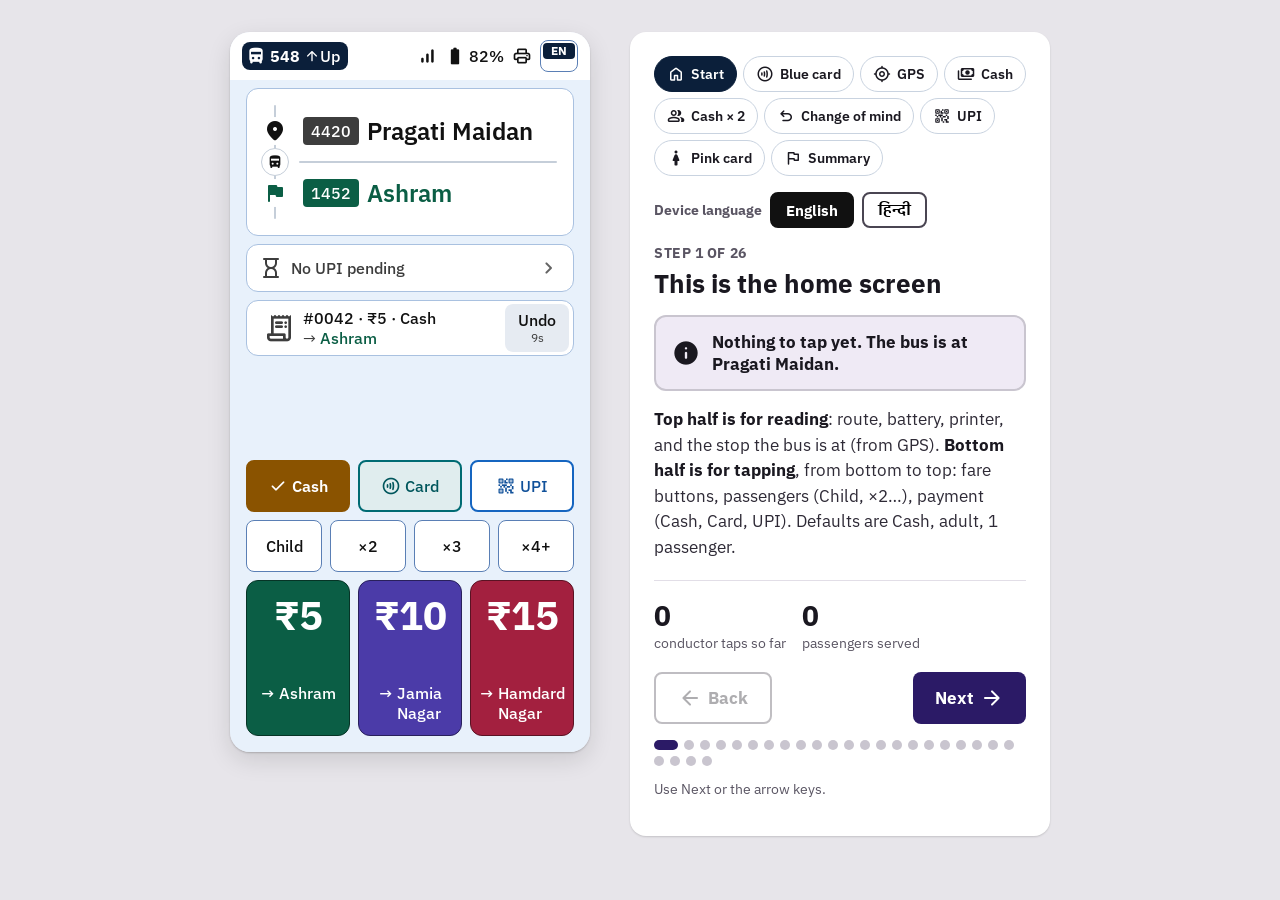
==== prototype/flow.html @ b8df6f4c "Add Conductor's Digital Companion prototype and case study Click-through ticketing prototype for DTC" ====
<!doctype html>
<html lang="en">
<head>
<meta charset="utf-8">
<meta name="viewport" content="width=device-width, initial-scale=1">
<title>Conductor Ticketing Flow</title>
<link rel="preconnect" href="https://fonts.googleapis.com">
<link rel="preconnect" href="https://fonts.gstatic.com" crossorigin>
<link href="https://fonts.googleapis.com/css2?family=IBM+Plex+Sans:wght@400;500;600;700&family=IBM+Plex+Sans+Devanagari:wght@400;500;600;700&display=block" rel="stylesheet">
<link href="https://fonts.googleapis.com/css2?family=Material+Symbols+Rounded:opsz,wght,FILL,GRAD@24,500,0..1,0&display=block" rel="stylesheet">
<link rel="stylesheet" href="styles.css">
<style>
body { padding: 32px 24px 48px; }
.stage { display: flex; gap: 40px; align-items: flex-start; justify-content: center; flex-wrap: wrap; }
.phone { position: relative; }
.ring { position: absolute; border-radius: 10px; pointer-events: none; z-index: 20;
  box-shadow: 0 0 0 4px #FFC400, 0 0 0 9px rgba(255,196,0,.35); animation: pulse 1.2s ease-in-out infinite; }
.ring.look { box-shadow: 0 0 0 4px #00B8D4, 0 0 0 9px rgba(0,184,212,.3); animation: none; }
.finger { position: absolute; z-index: 21; pointer-events: none; font-size: 44px; color: #1A1820;
  filter: drop-shadow(0 2px 3px rgba(255,255,255,.9)); }
@keyframes pulse { 50% { box-shadow: 0 0 0 4px #FFC400, 0 0 0 14px rgba(255,196,0,.15); } }
@media (prefers-reduced-motion: reduce) { .ring { animation: none; } }
.hot { cursor: pointer; }
/* ?shot=1: screen only, for PNG export */
body.shot { padding: 0; background: transparent; }
body.shot .side { display: none; }
body.shot .stage { display: block; }
body.shot .device { border-radius: 0; box-shadow: none; }

.side { width: 420px; max-width: 100%; }
.card { background: #fff; border-radius: 16px; padding: 24px; box-shadow: 0 1px 2px rgba(0,0,0,.15); }
.stepno { font-size: 14px; font-weight: 700; color: #5A5563; letter-spacing: .04em; text-transform: uppercase; }
.card h2 { font-size: 26px; line-height: 1.2; margin: 6px 0 16px; }
.do { display: flex; gap: 12px; align-items: center; padding: 14px 16px; border-radius: 12px; background: #FFF3C4; border: 2px solid #FFC400; font-size: 17px; font-weight: 700; }
.do.look { background: #DDF7FB; border-color: #00B8D4; }
.do.none { background: #EFEAF5; border-color: #C9C5CF; }
.do .ms { font-size: 28px; }
.why { font-size: 17px; line-height: 1.5; margin: 16px 0 0; color: #2E2A36; }
.why b { color: #1A1820; }
.taps { display: flex; gap: 16px; margin-top: 20px; padding-top: 16px; border-top: 1px solid #E2DEE7; }
.taps div { font-size: 14px; color: #5A5563; }
.taps strong { display: block; font-size: 28px; color: #1A1820; }
.nav { display: flex; gap: 10px; margin-top: 20px; }
.nav button { height: 52px; border-radius: 8px; font: 700 17px 'IBM Plex Sans', 'IBM Plex Sans Devanagari'; padding: 0 22px; cursor: pointer; display: flex; align-items: center; gap: 6px; }
.nav .back { background: transparent; border: 2px solid #4A4552; color: #1A1820; }
.nav .next { background: #2B1A66; border: 0; color: #fff; margin-left: auto; }
.nav button:disabled { opacity: .35; cursor: default; }
.nav button:focus-visible, .hot:focus-visible { outline: 3px solid #00B8D4; outline-offset: 3px; }
.dots { display: flex; gap: 6px; margin-top: 16px; flex-wrap: wrap; }
.dots i { width: 10px; height: 10px; border-radius: 5px; background: #C9C5CF; }
.dots i.on { background: #2B1A66; width: 24px; }
.summary { width: 100%; border-collapse: collapse; margin-top: 12px; font-size: 16px; }
.summary td { padding: 8px 4px; border-bottom: 1px solid #E2DEE7; }
.summary td:last-child { text-align: right; font-weight: 800; }
.hint { font-size: 14px; color: #5A5563; margin-top: 14px; }
.chapters { display: flex; flex-wrap: wrap; gap: 6px; margin-bottom: 16px; }
.chapters button { height: 36px; padding: 0 12px; border-radius: 18px; border: 1.5px solid #C9D3E0; background: #fff; color: #1A1820;
  font: 600 14px 'IBM Plex Sans', 'IBM Plex Sans Devanagari'; cursor: pointer; display: flex; align-items: center; gap: 6px; }
.chapters button .ms { font-size: 18px; }
.chapters button[aria-current="true"] { background: #0B1F3A; color: #fff; border-color: #0B1F3A; }
.chapters button:focus-visible { outline: 3px solid #00B8D4; outline-offset: 2px; }
.langbar { display: flex; align-items: center; gap: 8px; margin-bottom: 16px; font-size: 14px; font-weight: 700; color: #5A5563; }
.langbar button { height: 36px; padding: 0 14px; border-radius: 8px; border: 2px solid #4A4552; background: #fff; font: 700 15px 'IBM Plex Sans', 'IBM Plex Sans Devanagari'; cursor: pointer; }
.langbar button[aria-pressed="true"] { background: #111; color: #fff; border-color: #111; }
.rules { margin: 10px 0 0; padding-left: 20px; }
.rules li { margin-bottom: 6px; }
.note { font-size: 15px; margin: 12px 0 0; color: #47434F; }
.ticket { margin-top: 16px; background: #FFFEF8; border: 1px dashed #8A8494; border-radius: 4px; padding: 14px 16px; width: 260px;
  font-family: ui-monospace, 'SF Mono', Menlo, monospace; font-size: 13px; color: #1A1820; box-shadow: 0 2px 6px rgba(0,0,0,.08); }
.tk-h { text-align: center; font-weight: 700; border-bottom: 1px dashed #8A8494; padding-bottom: 8px; margin-bottom: 8px; }
.tk-r { font-size: 15px; margin-bottom: 6px; }
.tk-row { display: flex; justify-content: space-between; gap: 8px; }
.tk-fare { font-size: 26px; font-weight: 800; text-align: center; margin: 6px 0; }
</style>
</head>
<body>
<div class="stage">
  <div class="phone" id="phone"><div class="device" id="device"></div></div>
  <div class="side"><div class="card" id="card"></div></div>
</div>

<script src="components.js"></script>
<script>
/* One shift moment at Pragati Maidan: card, cash, cash ×2, UPI. */
const base = { pending: { count: 0 } };
const S = (o = {}) => mainScreen({ ...base, ...o });

// Printed ticket preview shown in the side panel
const ticket = ({ no, from, to, pax = 'Adult × 1', fare, pay, time }) => `
  <div class="ticket" aria-label="Printed ticket preview">
    <div class="tk-h">DTC · Route 548 Up · Non-AC</div>
    <div class="tk-r"><b>${from} → ${to}</b></div>
    <div class="tk-row"><span>${pax}</span><span>${pay}</span></div>
    <div class="tk-fare">${fare}</div>
    <div class="tk-row"><span>Ticket #00${no}</span><span>13 Oct 2026 · ${time}</span></div>
  </div>`;

const AT_PM = 3, AT_BM = 4; // Pragati Maidan, Bhairon Marg
const steps = [
  {
    title: 'This is the home screen',
    act: ['none', 'info', 'Nothing to tap yet. The bus is at Pragati Maidan.'],
    why: '<b>Top half is for reading</b>: route, battery, printer, and the stop the bus is at (from GPS). <b>Bottom half is for tapping</b>, from bottom to top: fare buttons, passengers (Child, ×2…), payment (Cash, Card, UPI). Defaults are Cash, adult, 1 passenger.',
    screen: () => S({ last: { no: 42, pay: t('cash'), route: trip('Pragati Maidan', 'Ashram'), from: 'Pragati Maidan', to: 'Ashram', fare: '₹5', secs: 9 } }), served: 0,
  },
  {
    title: 'Every ticket: fare first, then the stop',
    act: ['look', 'record_voice_over', 'Passenger says where they\'re going. Conductor taps the fare, then that stop.'],
    look: '[data-name="FareButtons"]',
    why: 'DTC needs to know <b>where every passenger gets off</b>. The fare button opens a short list of only the stops at that price. The conductor taps the passenger\'s stop and the ticket prints.<br><br><b>No memorising prices:</b> each fare button shows the furthest stop it reaches from here: ₹5 <b>to Ashram</b>, ₹10 <b>to Jamia Nagar</b>, ₹15 <b>to Hamdard Nagar</b>. These update as the bus moves.',
    screen: () => S({ last: { no: 42, pay: t('cash'), route: trip('Pragati Maidan', 'Ashram'), from: 'Pragati Maidan', to: 'Ashram', fare: '₹5', secs: 9 } }), served: 0,
  },
  {
    title: 'Passenger 1: blue card, going to Okhla',
    act: ['tap', 'touch_app', 'Tap Card'],
    tap: '[data-name="Pay/Card"]',
    why: 'A blue card holds money, so the device needs the fare and the stop before it can charge the card.',
    screen: () => S({ last: { no: 42, pay: t('cash'), route: trip('Pragati Maidan', 'Ashram'), from: 'Pragati Maidan', to: 'Ashram', fare: '₹5', secs: 6 } }), taps: 1, served: 0,
  },
  {
    title: 'Okhla costs ₹10',
    act: ['tap', 'touch_app', 'Tap ₹10'],
    tap: '[data-name="FareButton/Slab2"]',
    why: 'Okhla is past Ashram (the ₹5 limit) but before Jamia Nagar, so it\'s under the button that says <b>to Jamia Nagar</b>: ₹10.',
    screen: () => S({ mods: { pay: 'card' }, last: { no: 42, pay: t('cash'), route: trip('Pragati Maidan', 'Ashram'), from: 'Pragati Maidan', to: 'Ashram', fare: '₹5', secs: 4 } }), taps: 1, served: 0,
  },
  {
    title: 'Only the ₹10 stops appear',
    act: ['tap', 'touch_app', 'Tap Okhla'],
    tap: '[data-name="StopButton/Okhla"]',
    why: 'The list opens right above the fare buttons, inside thumb reach, and shows only the stops that cost ₹10 <b>from Pragati Maidan</b>. The header says which stop the list is counted from. If that\'s wrong, <b>Change start</b> at the top of the list fixes it.<br><br>Tapped the wrong fare? Tap another fare and the list switches. Tap the same fare again to close it.',
    screen: () => S({ mods: { pay: 'card' }, row: { band: 1 }, last: { no: 42, pay: t('cash'), route: trip('Pragati Maidan', 'Ashram'), from: 'Pragati Maidan', to: 'Ashram', fare: '₹5', secs: 2 } }), taps: 1, served: 0,
  },
  {
    title: 'The device asks for the card',
    act: ['none', 'contactless', 'Passenger taps their card on the device.'],
    look: '[data-name="CardWait"]',
    why: 'If the passenger changes their mind, <b>Cancel</b> goes back and nothing is charged.',
    screen: () => S({ mods: { pay: 'card' }, overlay: cardWait({ no: 43, dest: 'Okhla' }) }), served: 0,
  },
  {
    title: '₹10 deducted, ticket printing',
    act: ['none', 'check_circle', 'Nothing to tap. This closes by itself.'],
    why: `<b>3 taps</b> for a blue card: Card, fare, stop.${ticket({ no: 43, from: 'Pragati Maidan', to: 'Okhla', fare: '₹10', pay: 'Blue card', time: '09:41' })}`,
    screen: () => S({ overlay: cardOverlay('blue', 43, { meta: `${rt('Pragati Maidan', 'Okhla')} · ${t('balance', '₹184')}` }) }), served: 1,
  },
  {
    title: 'The bus moves. GPS isn\'t sure',
    act: ['tap', 'touch_app', 'Tap Yes (or wait 4 s and it accepts by itself)'],
    tap: '[data-name="ActionSlot/Yes"]',
    why: `Because the stop lists are counted from the boarding stop, a wrong stop would show the wrong list. So <b>GPS suggests and the conductor always has the final say</b>:
      <ul class="rules">
        <li>The boarding stop is always on screen, and every stop list repeats it ("From …").</li>
        <li>When GPS isn't sure, it <b>asks</b> in yellow. The answer buttons (Yes / Change) appear down in the thumb zone. If nobody answers, it says yes after 4 s.</li>
        <li>If GPS is wrong, <b>Change</b> (here, or <b>Change start</b> in every stop list) picks the right one, and the lists rebuild at once.</li>
        <li>If GPS is lost, a big <b>Next stop</b> button lets the conductor move it along by hand.</li>
      </ul>`,
    screen: () => S({ at: AT_PM, gps: 'unsure', last: { no: 43, pay: t('blueCard'), route: trip('Pragati Maidan', 'Okhla'), from: 'Pragati Maidan', to: 'Okhla', fare: '₹10', secs: 10 } }), served: 1,
  },
  {
    title: 'Passenger 2: cash, going to Nizamuddin',
    act: ['tap', 'touch_app', 'Tap ₹5'],
    tap: '[data-name="FareButton/Slab1"]',
    why: 'The bus is now at <b>Bhairon Marg</b>. Look at the fare buttons: the labels moved on with the bus. ₹5 now reaches <b>Maharani Bagh</b> and ₹10 reaches <b>Batra Hospital</b>. Nizamuddin is well inside ₹5.',
    screen: () => S({ at: AT_BM, last: { no: 43, pay: t('blueCard'), route: trip('Pragati Maidan', 'Okhla'), from: 'Pragati Maidan', to: 'Okhla', fare: '₹10', secs: 6 } }), taps: 1, served: 1,
  },
  {
    title: 'Tap the stop, and it prints',
    act: ['tap', 'touch_app', 'Tap Nizamuddin'],
    tap: '[data-name="StopButton/Nizamuddin"]',
    why: 'There is no "Confirm" button on purpose. <b>Tapping the stop is the confirmation</b>, and the ticket prints right away.',
    screen: () => S({ at: AT_BM, row: { band: 0 }, last: { no: 43, pay: t('blueCard'), route: trip('Pragati Maidan', 'Okhla'), from: 'Pragati Maidan', to: 'Okhla', fare: '₹10', secs: 4 } }), taps: 1, served: 1,
  },
  {
    title: 'Printed. Undo is the safety net',
    act: ['look', 'visibility', 'The strip shows ticket #0044 printing.'],
    look: '.st',
    why: `The device vibrates and the printer sounds. Wrong fare or stop? <b>Undo</b> on this strip voids the ticket for ~15 s. <b>2 taps</b> for cash.${ticket({ no: 44, from: 'Bhairon Marg', to: 'Nizamuddin', fare: '₹5', pay: 'Cash', time: '09:43' })}`,
    screen: () => S({ at: AT_BM, status: { printer: 'busy' }, last: { kind: 'printing', no: 44, pay: t('cash'), route: trip('Bhairon Marg', 'Nizamuddin'), from: 'Bhairon Marg', to: 'Nizamuddin', fare: '₹5' } }), served: 2,
  },
  {
    title: 'Passengers 3 and 4: going to Hamdard Nagar',
    act: ['tap', 'touch_app', 'Tap ×2'],
    tap: '[data-name="Chip/×2"]',
    why: 'Two people, same stop, paying together. Options go on before the fare.',
    screen: () => S({ at: AT_BM, last: { no: 44, pay: t('cash'), route: trip('Bhairon Marg', 'Nizamuddin'), from: 'Bhairon Marg', to: 'Nizamuddin', fare: '₹5', secs: 13 } }), taps: 1, served: 2,
  },
  {
    title: 'The fare shows the total for two',
    act: ['tap', 'touch_app', 'Tap ₹30 (₹15 × 2)'],
    tap: '[data-name="FareButton/Slab3"]',
    why: 'With ×2 on, every fare button shows the doubled amount, so the conductor knows how much cash to take.',
    screen: () => S({ at: AT_BM, mods: { mult: 2 }, last: { no: 44, pay: t('cash'), route: trip('Bhairon Marg', 'Nizamuddin'), from: 'Bhairon Marg', to: 'Nizamuddin', fare: '₹5', secs: 11 } }), taps: 1, served: 2,
  },
  {
    title: '₹15 list: the last stop comes first',
    act: ['tap', 'touch_app', 'Tap Hamdard Nagar'],
    tap: '[data-name="StopButton/Hamdard Nagar"]',
    why: 'Most long-distance riders go to the end of the route, so the <b>terminal is always first</b> in the ₹15 list. The other ₹15 stops follow in route order. On a long route this is the only list that may scroll.',
    screen: () => S({ at: AT_BM, mods: { mult: 2 }, row: { band: 2 }, last: { no: 44, pay: t('cash'), route: trip('Bhairon Marg', 'Nizamuddin'), from: 'Bhairon Marg', to: 'Nizamuddin', fare: '₹5', secs: 9 } }), taps: 1, served: 2,
  },
  {
    title: 'Passenger 5 says "Okhla, cash"',
    act: ['tap', 'touch_app', 'Tap ₹10'],
    tap: '[data-name="FareButton/Slab2"]',
    why: 'Ticket #0045 is printing for the two passengers, and every option has reset to Cash, 1 passenger.',
    screen: () => S({ at: AT_BM, status: { printer: 'busy' }, last: { kind: 'printing', no: 45, pay: `${t('cash')} × 2`, route: trip('Bhairon Marg', 'Hamdard Nagar'), from: 'Bhairon Marg', to: 'Hamdard Nagar', fare: '₹30' } }), taps: 1, served: 4,
  },
  {
    title: '…then changes their mind: "I\'ll pay by UPI"',
    act: ['tap', 'touch_app', 'Tap Cancel in the stop list'],
    tap: '[data-name="StopRow/Cancel"]',
    why: `<b>Nothing is charged or printed until the last tap</b>, so cancelling is always safe. Every stage has a way out:
      <ul class="rules">
        <li><b>Options picked, no fare yet:</b> Cancel on the "New ticket" strip.</li>
        <li><b>Stop list open:</b> Cancel in the list, or tap the same fare again.</li>
        <li><b>Waiting for a card:</b> Cancel.</li>
        <li><b>QR on screen:</b> Cancel, bottom-left.</li>
        <li><b>Already printed:</b> Undo, for about 15 s.</li>
      </ul>`,
    screen: () => S({ at: AT_BM, row: { band: 1 } }), taps: 1, served: 4,
  },
  {
    title: 'Cancelled. Start again with UPI',
    act: ['tap', 'touch_app', 'Tap UPI'],
    tap: '[data-name="Pay/UPI"]',
    why: 'Back to the home screen with the defaults. No ticket was made. Now the conductor starts the UPI ticket. As soon as an option is picked, the strip turns into a <b>New ticket</b> strip with its own Cancel button.',
    screen: () => S({ at: AT_BM, last: { no: 45, pay: `${t('cash')} × 2`, route: trip('Bhairon Marg', 'Hamdard Nagar'), from: 'Bhairon Marg', to: 'Hamdard Nagar', fare: '₹30', secs: 8 } }), taps: 1, served: 4,
  },
  {
    title: 'Okhla is ₹10 from here',
    act: ['tap', 'touch_app', 'Tap ₹10'],
    tap: '[data-name="FareButton/Slab2"]',
    why: 'Every fare now shows a UPI tag, and the strip shows the ticket being built (UPI) with a Cancel button.',
    screen: () => S({ at: AT_BM, mods: { pay: 'upi' }, last: { no: 45, pay: `${t('cash')} × 2`, route: trip('Bhairon Marg', 'Hamdard Nagar'), from: 'Bhairon Marg', to: 'Hamdard Nagar', fare: '₹30', secs: 12 } }), taps: 1, served: 4,
  },
  {
    title: 'Pick the stop',
    act: ['tap', 'touch_app', 'Tap Okhla'],
    tap: '[data-name="StopButton/Okhla"]',
    why: 'Same list as before, now counted from Bhairon Marg. Tapping the stop opens the QR code instead of printing.',
    screen: () => S({ at: AT_BM, mods: { pay: 'upi' }, row: { band: 1 }, last: { no: 45, pay: `${t('cash')} × 2`, route: trip('Bhairon Marg', 'Hamdard Nagar'), from: 'Bhairon Marg', to: 'Hamdard Nagar', fare: '₹30', secs: 10 } }), taps: 1, served: 4,
  },
  {
    title: 'Show the QR to the passenger',
    act: ['tap', 'touch_app', 'Passenger scans, then tap "Scanned, next passenger"'],
    tap: '[data-name="UPI/ScannedNext"]',
    why: 'The conductor turns the device around and moves on as soon as the passenger has scanned. <b>No waiting</b> for the payment.<br><br>If the passenger can\'t pay, <b>Cancel</b> is bottom-left: in reach of the thumb, but smaller and separate from the main button so it isn\'t hit by accident.',
    screen: () => upiScreen({ no: 46, route: rt('Bhairon Marg', 'Okhla') }), taps: 1, served: 4,
  },
  {
    title: 'The payment waits in the UPI bar',
    act: ['look', 'visibility', 'The UPI tile shows 1 payment pending.'],
    look: '[data-name^="PendingWidget"]',
    why: 'The conductor can serve the next passenger. If the payment hasn\'t arrived after 1:00, this tile turns <b>red</b> as a reminder.',
    screen: () => S({ at: AT_BM, pending: { count: 1 }, last: { no: 45, pay: `${t('cash')} × 2`, route: trip('Bhairon Marg', 'Hamdard Nagar'), from: 'Bhairon Marg', to: 'Hamdard Nagar', fare: '₹30', secs: 6 } }), served: 4,
  },
  {
    title: 'Payment arrives, ticket prints on its own',
    act: ['none', 'check_circle', 'Nothing to tap.'],
    look: '[data-name^="PendingWidget"]',
    why: `The tile turns green and the ticket prints automatically. <b>4 taps</b> for UPI.${ticket({ no: 46, from: 'Bhairon Marg', to: 'Okhla', fare: '₹10', pay: 'UPI', time: '09:45' })}`,
    screen: () => S({ at: AT_BM, status: { printer: 'busy' }, pending: { paid: true }, last: { kind: 'printing', no: 46, pay: t('upi'), route: trip('Bhairon Marg', 'Okhla'), from: 'Bhairon Marg', to: 'Okhla', fare: '₹10' } }), served: 5,
  },
  {
    title: 'Passenger 6 taps a pink card first',
    act: ['tap', 'touch_app', 'Going to Ashram (a ₹5 distance): tap ₹5'],
    tap: '[data-name="FareButton/Slab1"]',
    why: 'Pink cards travel free, so the passenger can tap before the conductor does anything. The device switches to <b>Pink · Free</b>. DTC still needs the stop, so the conductor uses the usual fare button to open the right list. Nothing is charged.',
    screen: () => S({ at: AT_BM, mods: { pay: 'pink' }, alert: { tone: 'pink', icon: 'contactless', title: t('pinkRead'), text: t('pinkText') }, last: { no: 46, pay: t('upi'), route: trip('Bhairon Marg', 'Okhla'), from: 'Bhairon Marg', to: 'Okhla', fare: '₹10', secs: 12 } }), taps: 1, served: 5,
  },
  {
    title: 'Pick the stop',
    act: ['tap', 'touch_app', 'Tap Ashram'],
    tap: '[data-name="StopButton/Ashram"]',
    why: 'Same list as a ₹5 cash ticket, marked Free.',
    screen: () => S({ at: AT_BM, mods: { pay: 'pink' }, row: { band: 0 }, alert: { tone: 'pink', icon: 'contactless', title: t('pinkRead'), text: t('pinkText') }, last: { no: 46, pay: t('upi'), route: trip('Bhairon Marg', 'Okhla'), from: 'Bhairon Marg', to: 'Okhla', fare: '₹10', secs: 10 } }), taps: 1, served: 5,
  },
  {
    title: 'Free ticket printing',
    act: ['none', 'check_circle', 'Nothing to tap. This closes by itself.'],
    why: `<b>2 taps</b> for a pink card: distance, stop.${ticket({ no: 47, from: 'Bhairon Marg', to: 'Ashram', fare: '₹0 · Free', pay: 'Pink card', time: '09:46' })}`,
    screen: () => S({ at: AT_BM, overlay: cardOverlay('pink', 47, { meta: rt('Bhairon Marg', 'Ashram') }) }), served: 6,
  },
  {
    title: '6 passengers, 16 taps',
    act: ['none', 'flag', 'Flow complete. Restart to watch again.'],
    why: `<table class="summary">
      <tr><td>Blue card (Card, fare, stop)</td><td>3</td></tr>
      <tr><td>Cash (fare, stop)</td><td>2</td></tr>
      <tr><td>Cash × 2, same stop (×2, fare, stop)</td><td>3</td></tr>
      <tr><td>UPI (UPI, fare, stop, Scanned)</td><td>4</td></tr>
      <tr><td>Change of mind (₹10, Cancel)</td><td>2</td></tr>
      <tr><td>Pink card (distance, stop)</td><td>2</td></tr>
    </table>
    <p class="note">Brief scenario, 1 card + 2 cash adults: <b>6 taps</b> with a pink card, <b>7</b> with a blue card. That's more than the addendum's 4, because every passenger now needs a stop and blue cards need a fare.</p>`,
    screen: () => S({ at: AT_BM, last: { no: 47, pay: t('pink'), route: trip('Bhairon Marg', 'Ashram'), from: 'Bhairon Marg', to: 'Ashram', fare: '₹0', secs: 12 } }), served: 6,
  },
];

const device = document.getElementById('device');
const phone = document.getElementById('phone');
const card = document.getElementById('card');
// Passenger chapters: jump straight to any passenger (1-based step ranges)
const CHAPTERS = [
  { name: 'Start', ic: 'home', from: 1, to: 2 },
  { name: 'Blue card', ic: 'contactless', from: 3, to: 7 },
  { name: 'GPS', ic: 'my_location', from: 8, to: 8 },
  { name: 'Cash', ic: 'payments', from: 9, to: 11 },
  { name: 'Cash × 2', ic: 'group', from: 12, to: 14 },
  { name: 'Change of mind', ic: 'undo', from: 15, to: 17 },
  { name: 'UPI', ic: 'qr_code_2', from: 18, to: 22 },
  { name: 'Pink card', ic: 'woman', from: 23, to: 25 },
  { name: 'Summary', ic: 'flag', from: 26, to: 26 },
];
const PARAMS = new URLSearchParams(location.search);
const SHOT = PARAMS.get('shot') === '1';
if (PARAMS.get('lang') === 'hi') LANG = 'hi';
if (SHOT) document.body.classList.add('shot');
let i = Math.min(steps.length - 1, Math.max(0, parseInt(new URLSearchParams(location.search).get('step'), 10) - 1 || 0));

function totalTaps(upTo) { return steps.slice(0, upTo).reduce((n, s) => n + (s.taps || 0), 0); }

function placeRing(sel, kind) {
  const el = device.querySelector(sel);
  if (!el) return null;
  const d = device.getBoundingClientRect(), r = el.getBoundingClientRect();
  const ring = document.createElement('div');
  ring.className = `ring ${kind === 'look' ? 'look' : ''}`;
  Object.assign(ring.style, { left: `${r.left - d.left}px`, top: `${r.top - d.top}px`, width: `${r.width}px`, height: `${r.height}px` });
  phone.appendChild(ring);
  if (kind === 'tap') {
    const f = document.createElement('span');
    f.className = 'ms fill finger'; f.textContent = 'touch_app'; f.setAttribute('aria-hidden', 'true');
    Object.assign(f.style, { left: `${r.left - d.left + r.width - 30}px`, top: `${r.top - d.top + r.height - 30}px` });
    phone.appendChild(f);
  }
  return el;
}

function render() {
  const s = steps[i];
  phone.querySelectorAll('.ring, .finger').forEach(n => n.remove());
  device.innerHTML = s.screen();

  if (SHOT) {
    // no highlight in export mode
  } else if (s.tap) {
    const el = placeRing(s.tap, 'tap');
    if (el) { el.classList.add('hot'); el.addEventListener('click', go.bind(null, 1)); el.focus({ preventScroll: true }); }
  } else if (s.look) {
    placeRing(s.look, 'look');
  }

  const [kind, ic, text] = s.act;
  card.innerHTML = `
    <nav class="chapters" aria-label="Jump to a passenger">${CHAPTERS.map((c, k) => `<button data-ch="${k}" aria-current="${i + 1 >= c.from && i + 1 <= c.to}"><span class="ms" aria-hidden="true">${c.ic}</span>${c.name}</button>`).join('')}</nav>
    <div class="langbar">Device language
      <button data-lang="en" aria-pressed="${LANG === 'en'}">English</button>
      <button data-lang="hi" aria-pressed="${LANG === 'hi'}">हिन्दी</button></div>
    <div class="stepno">Step ${i + 1} of ${steps.length}</div>
    <h2>${s.title}</h2>
    <div class="do ${kind}"><span class="ms fill" aria-hidden="true">${ic}</span>${text}</div>
    <div class="why">${s.why}</div>
    <div class="taps"><div><strong>${totalTaps(i)}</strong>conductor taps so far</div><div><strong>${s.served}</strong>passengers served</div></div>
    <div class="nav">
      <button class="back" ${i === 0 ? 'disabled' : ''}><span class="ms" aria-hidden="true">arrow_back</span>Back</button>
      <button class="next">${i === steps.length - 1 ? 'Restart' : s.tap ? 'Skip' : 'Next'}<span class="ms" aria-hidden="true">${i === steps.length - 1 ? 'replay' : 'arrow_forward'}</span></button>
    </div>
    <div class="dots">${steps.map((_, k) => `<i class="${k === i ? 'on' : ''}"></i>`).join('')}</div>
    <p class="hint">${s.tap ? 'Tap the highlighted button on the device, or use the arrow keys.' : 'Use Next or the arrow keys.'}</p>`;
  card.querySelectorAll('[data-ch]').forEach(b => { b.onclick = () => { i = CHAPTERS[+b.dataset.ch].from - 1; render(); }; });
  card.querySelectorAll('[data-lang]').forEach(b => { b.onclick = () => { LANG = b.dataset.lang; render(); }; });
  const devLang = device.querySelector('[data-name="StatusBar/Language"]');
  if (devLang && !SHOT) devLang.onclick = () => { LANG = LANG === 'en' ? 'hi' : 'en'; render(); };
  card.querySelector('.back').onclick = () => go(-1);
  card.querySelector('.next').onclick = () => (i === steps.length - 1 ? (i = 0, render()) : go(1));
}


function go(dir) { i = Math.max(0, Math.min(steps.length - 1, i + dir)); render(); }
document.addEventListener('keydown', e => { if (e.key === 'ArrowRight') go(1); if (e.key === 'ArrowLeft') go(-1); });
document.fonts.ready.then(render);
render();
</script>
</body>
</html>
---- prototype/styles.css ----
/* =========================================================================
   Conductor Companion · styles
   Rules: 4pt grid (all sizes, gaps, paddings, positions are multiples of 4;
   border widths excepted). Type scale 12/16 · 16/20 · 20/24 · 28/32 · 40/44.
   Three weights: 700 display (prices, stop name), 500 labels, 400 secondary.
   Glare rule: every colour is very light or very dark; colour is a second signal.
   ========================================================================= */

/* ---------- Canvas (presentation only, not part of the UI) ---------- */
:root {
  --canvas-bg: #E7E5EA;
  --canvas-ink: #1A1820;
  --ann-bg: #FFF6C9;
  --ann-ink: #3A3200;
  --ann-line: #E2D27A;
  --font: 'IBM Plex Sans', 'IBM Plex Sans Devanagari', system-ui, sans-serif;
}
* { box-sizing: border-box; }
html, body { margin: 0; }
body { background: var(--canvas-bg); color: var(--canvas-ink); font-family: var(--font); padding: 40px 40px 80px; }
.page-head { max-width: 1200px; margin-bottom: 32px; }
.page-head h1 { font-size: 32px; margin: 0 0 8px; }
.page-head p { margin: 0; font-size: 16px; line-height: 24px; max-width: 820px; }
section.group { margin: 48px 0 0; }
section.group > h2 { font-size: 20px; margin: 0 0 4px; padding-top: 16px; border-top: 2px solid #C9C5CF; }
section.group > p { margin: 0 0 20px; font-size: 16px; color: #47434F; }
.row { display: flex; flex-wrap: wrap; gap: 40px 32px; align-items: flex-start; }
figure.frame-wrap { margin: 0; width: 360px; }
.ann { margin-top: 12px; background: var(--ann-bg); color: var(--ann-ink); border: 1px solid var(--ann-line); border-radius: 8px; padding: 8px 12px; font-size: 14px; line-height: 20px; }
.ann .ann-top { display: flex; align-items: baseline; gap: 8px; flex-wrap: wrap; }
.ann .ann-id { font-weight: 700; }
.ann .ann-name { font-weight: 500; }
.ann .ann-taps { margin-left: auto; font-weight: 700; white-space: nowrap; }
.ann .ann-d { display: flex; gap: 4px; flex-wrap: wrap; margin: 4px 0; }
.ann .ann-d span { background: #3A3200; color: #FFF6C9; border-radius: 4px; padding: 0 4px; font-size: 12px; font-weight: 700; }
.ann .ann-note { margin-top: 4px; }

/* ---------- Device tokens ---------- */
.device {
  position: relative; width: 360px; height: 720px; overflow: hidden;
  border-radius: 20px; box-shadow: 0 1px 2px rgba(0,0,0,.2), 0 8px 24px rgba(0,0,0,.12);
  font-family: var(--font); font-feature-settings: 'tnum' 1;

  /* Surfaces */
  --screen: #E8F1FB;  --info: #FFFFFF;  --key: #FFFFFF;
  --on-surface: #0B1F3A; --on-surface-variant: #2A3F63; --surface: #FFFFFF;
  /* Outlines: soft on information, firmer on buttons (≥3:1 against white and screen) */
  --edge-soft: #A9C1E0; --key-edge: #5A7FB5; --quiet: #E6EBF2;
  --primary: #0B1F3A; --on-primary: #FFFFFF;
  /* Payment colours: fixed per method for muscle memory */
  --pay-cash: #8A5300; --pay-card: #006B73; --pay-upi: #37474F;
  /* Fare bands: distinct like the old paper tickets; avoid card colours */
  --band-0: #0B5E45; --band-1: #4B3BA8; --band-2: #A3203F; --on-band: #FFFFFF;
  /* Status */
  --success: #00661C; --on-success: #FFFFFF;
  --warning: #FFD400; --on-warning: #000000;
  --error: #C00000;   --on-error: #FFFFFF;
  --card-pink: #B0124F; --card-blue: #0D57AE; --card-orange: #B33F00; --on-card: #FFFFFF;
  --scrim: rgba(11, 31, 58, .6);
  --qr-ink: #000000;

  --bw-soft: 1px; --bw: 1.5px;
  --r-4: 4px; --r-8: 8px; --r-12: 12px; --r-16: 16px;
}
.device.dark {
  --screen: #08111F; --info: #13213A; --key: #0F1B30;
  --on-surface: #FFFFFF; --on-surface-variant: #C9D6EA; --surface: #0F1B30;
  --edge-soft: #2E4468; --key-edge: #6F95CC; --quiet: #22324D;
  --primary: #E8F1FB; --on-primary: #0B1F3A;
  --pay-cash: #F0B24A; --pay-card: #4FC3CC; --pay-upi: #B0BEC5;
  --band-0: #5FD4B0; --band-1: #B8A9FF; --band-2: #FF8FA8; --on-band: #000000;
  --success: #7BE38F; --on-success: #00210A;
  --error: #FF8A80;   --on-error: #2B0000;
  --card-pink: #FF7DB0; --card-blue: #8CC2FF; --card-orange: #FFAA70; --on-card: #12040A;
  --scrim: rgba(0, 0, 0, .7);
}
.scr { position: absolute; inset: 0; background: var(--screen); color: var(--on-surface); }
.abs { position: absolute; }
:where(.device) button { font-family: var(--font); color: inherit; cursor: pointer; }

.ms {
  font-family: 'Material Symbols Rounded'; font-weight: normal; font-style: normal;
  font-size: 24px; line-height: 1; display: inline-block; white-space: nowrap;
  font-variation-settings: 'FILL' 0, 'wght' 400, 'GRAD' 0, 'opsz' 24; -webkit-font-smoothing: antialiased;
}
.ms.fill { font-variation-settings: 'FILL' 1, 'wght' 400, 'GRAD' 0, 'opsz' 24; }

/* Shared button looks */
.key { background: var(--key); border: var(--bw) solid var(--key-edge); border-radius: var(--r-8); }
.quiet { background: var(--quiet); border: 0; border-radius: var(--r-8); }

/* ---------- Status bar ---------- */
.sb { top: 0; left: 0; right: 0; height: 40px; padding: 0 12px; display: flex; align-items: center; gap: 8px; background: var(--info); }
.sb .route { height: 28px; padding: 0 8px 0 4px; border-radius: var(--r-8); background: var(--primary); color: var(--on-primary);
  display: flex; align-items: center; gap: 4px; white-space: nowrap; }
.sb .route .ms { font-size: 20px; }
.sb .route b { font-size: 16px; line-height: 20px; font-weight: 700; }
.sb .route small { display: flex; align-items: center; font-size: 16px; line-height: 20px; font-weight: 500; }
.sb .route small .ms { font-size: 16px; }
.sb .sys { margin-left: auto; display: flex; align-items: center; gap: 8px; font-size: 16px; font-weight: 500; }
.sb .sys .it { display: flex; align-items: center; gap: 4px; }
.sb .sys .ms { font-size: 20px; }
.sb .bad { color: var(--error); }
.sb .warn { color: #8A5300; }
.lang { display: flex; height: 28px; padding: 2px; border-radius: var(--r-8); background: var(--key); border: var(--bw) solid var(--key-edge); }
.lang b { font-size: 12px; line-height: 16px; font-weight: 700; padding: 0 4px; border-radius: var(--r-4); display: flex; align-items: center; color: var(--on-surface-variant); }
.lang b.on { background: var(--primary); color: var(--on-primary); }

/* ---------- Boarding-stop box ---------- */
.bn { top: 48px; left: 16px; width: 252px; height: 156px; padding: 12px 16px; border-radius: var(--r-12);
  background: var(--info); border: var(--bw-soft) solid var(--edge-soft);
  display: flex; flex-direction: column; align-items: flex-start; text-align: left; }
.bn .lbl { font-size: 16px; line-height: 20px; font-weight: 500; display: flex; align-items: center; gap: 4px; color: var(--on-surface-variant); }
.bn .lbl .ms { font-size: 20px; }
.bn .stop { font-size: 28px; line-height: 32px; font-weight: 700; margin-top: 8px; }
.bn .code { margin-top: 8px; font-size: 16px; line-height: 20px; font-weight: 500; padding: 0 8px; border-radius: var(--r-4); border: var(--bw-soft) solid var(--edge-soft); color: var(--on-surface-variant); }
.bn .dir { margin-top: auto; display: flex; align-items: center; gap: 4px; font-size: 16px; line-height: 20px; font-weight: 400; color: var(--on-surface-variant); }
.bn .dir .ms { font-size: 20px; }
.bn .edit { position: absolute; right: 12px; top: 12px; font-size: 20px; color: var(--on-surface-variant); }
.bn .hint { margin-top: auto; display: flex; align-items: center; gap: 4px; font-size: 16px; line-height: 20px; font-weight: 500; }
.bn .hint .ms { font-size: 20px; }
.bn.unsure { background: var(--warning); color: var(--on-warning); border: 2px solid #8A6D00; }
.bn.unsure .lbl, .bn.unsure .edit, .bn.unsure .code { color: var(--on-warning); border-color: #8A6D00; }
.bn.lost { background: var(--error); color: var(--on-error); border: 2px solid #7A0000; }
.bn.lost .lbl, .bn.lost .dir, .bn.lost .edit, .bn.lost .code { color: var(--on-error); border-color: rgba(255,255,255,.6); }
.scr[lang="hi"] .bn .stop { line-height: 36px; }

/* ---------- Pending UPI box ---------- */
.pw { top: 48px; left: 276px; width: 68px; height: 156px; border-radius: var(--r-12);
  background: var(--info); border: var(--bw-soft) solid var(--edge-soft); color: var(--on-surface);
  display: flex; flex-direction: column; align-items: center; justify-content: center; gap: 8px; padding: 0 4px; }
.pw .ic { position: relative; }
.pw .ic .ms { font-size: 28px; }
.pw .badge { position: absolute; top: -8px; right: -16px; min-width: 24px; height: 24px; border-radius: 12px; padding: 0 4px;
  background: var(--error); color: var(--on-error); font-size: 12px; font-weight: 700; display: flex; align-items: center; justify-content: center; }
.pw .t { font-size: 12px; line-height: 16px; font-weight: 500; text-align: center; }
.pw.empty { color: var(--on-surface-variant); }
.pw.alert { background: var(--error); color: var(--on-error); border: var(--bw) solid #7A0000; }
.pw.alert .badge { background: var(--on-error); color: var(--error); }
.pw.paid { background: var(--success); color: var(--on-success); border: var(--bw) solid #00400F; }

/* ---------- Alert slot ---------- */
.al { top: 212px; left: 16px; right: 16px; height: 84px; }
.banner { border-radius: var(--r-12); padding: 12px 16px; display: flex; gap: 12px; align-items: flex-start; font-size: 16px; line-height: 20px; font-weight: 400; }
.banner b { display: block; font-weight: 600; }
.banner.error { background: var(--error); color: var(--on-error); border: var(--bw) solid #7A0000; }
.banner.warn { background: var(--warning); color: var(--on-warning); border: var(--bw) solid #8A6D00; }
.banner.info { background: var(--info); color: var(--on-surface); border: var(--bw-soft) solid var(--edge-soft); }
.banner.pink { background: var(--card-pink); color: var(--on-card); border: var(--bw) solid color-mix(in srgb, var(--card-pink) 60%, black); }

/* ---------- Last-ticket strip ---------- */
.st { top: 304px; left: 16px; right: 16px; height: 56px; border-radius: var(--r-12); overflow: hidden;
  background: var(--info); border: var(--bw-soft) solid var(--edge-soft);
  display: flex; align-items: center; gap: 12px; padding: 0 4px 0 16px; }
.st > .ms { font-size: 32px; color: var(--on-surface-variant); }
.st .txt { flex: 1; min-width: 0; display: flex; flex-direction: column; }
.st .txt b { font-size: 16px; line-height: 20px; font-weight: 600; }
.st .txt span { font-size: 16px; line-height: 20px; font-weight: 400; color: var(--on-surface-variant); white-space: nowrap; overflow: hidden; text-overflow: ellipsis; }
.st .txt .exit { color: var(--band); font-weight: 600; }
.st .txt b:first-child { font-weight: 500; }
.st .undo, .st .cancel { height: 48px; padding: 0 12px; flex-shrink: 0; background: var(--quiet); border: 0; border-radius: var(--r-8);
  font-size: 16px; font-weight: 500; display: flex; align-items: center; gap: 4px; }
.st .undo .ms, .st .cancel .ms { font-size: 20px; }
.st .undo small { font-size: 16px; font-weight: 400; color: var(--on-surface-variant); }
.st.draft { background: transparent; border: var(--bw) dashed var(--key-edge); }
.st.printing .prog { position: absolute; left: 0; right: 0; bottom: 0; height: 4px; background: var(--quiet); }
.st.printing .prog i { display: block; height: 100%; width: 56%; background: var(--primary); }
.st.empty { border-style: dashed; }

/* ---------- Action slot (GPS answer / manual next stop) ---------- */
.ac { top: 368px; left: 16px; right: 16px; height: 52px; }
.ac.two { display: grid; grid-template-columns: 2fr 1fr; gap: 8px; }
.btn-yes { height: 52px; border-radius: var(--r-8); background: var(--warning); color: var(--on-warning); border: var(--bw) solid #8A6D00;
  font-size: 16px; font-weight: 600; display: flex; align-items: center; justify-content: center; gap: 4px; }
.btn-line { height: 52px; border-radius: var(--r-8); background: var(--key); border: var(--bw) solid var(--key-edge);
  font-size: 16px; font-weight: 500; display: flex; align-items: center; justify-content: center; gap: 4px; }
.btn-tonal-lg { width: 100%; height: 52px; border-radius: var(--r-8); background: var(--primary); color: var(--on-primary); border: var(--bw) solid #000;
  font-size: 16px; font-weight: 600; display: flex; align-items: center; justify-content: center; gap: 8px; }
.btn-line .ms, .btn-yes .ms, .btn-tonal-lg .ms { font-size: 20px; }

/* ---------- Payment row: each method keeps its colour ---------- */
.pay { top: 428px; left: 16px; right: 16px; height: 52px; display: grid; grid-template-columns: repeat(3, 1fr); gap: 8px; }
.seg { --pay: var(--pay-cash); height: 52px; border-radius: var(--r-8); padding: 0;
  background: color-mix(in srgb, var(--pay) 12%, var(--surface));
  color: color-mix(in srgb, var(--pay) 80%, black);
  border: var(--bw) solid color-mix(in srgb, var(--pay) 70%, var(--surface));
  font-size: 16px; font-weight: 500; display: flex; align-items: center; justify-content: center; gap: 4px; }
.seg .ms { font-size: 20px; }
.seg.k-card { --pay: var(--pay-card); } .seg.k-upi { --pay: var(--pay-upi); } .seg.pink { --pay: var(--card-pink); }
.seg.on { background: var(--pay); color: #FFFFFF; border-color: color-mix(in srgb, var(--pay) 60%, black); font-weight: 600; }
.device.dark .seg.on { color: #000000; }
.seg.off { background: transparent; color: var(--key-edge); border: var(--bw) dashed var(--key-edge); text-decoration: line-through; }

/* ---------- Passenger row ---------- */
.ch { top: 488px; left: 16px; right: 16px; height: 52px; display: grid; grid-template-columns: repeat(4, 1fr); gap: 8px; }
.chip { position: relative; height: 52px; padding: 0; border-radius: var(--r-8); background: var(--key); border: var(--bw) solid var(--key-edge);
  font-size: 16px; font-weight: 500; display: flex; align-items: center; justify-content: center; }
.chip.on { background: var(--primary); color: var(--on-primary); border-color: var(--primary); font-weight: 600; }
.chip.on::after { content: 'check'; font-family: 'Material Symbols Rounded'; position: absolute; top: -8px; right: -4px; width: 20px; height: 20px;
  border-radius: 10px; background: var(--on-primary); color: var(--primary); border: var(--bw) solid var(--primary); font-size: 12px; line-height: 17px; text-align: center; }

/* ---------- Fare buttons (grid layout) ---------- */
.fa { top: 548px; left: 16px; right: 16px; height: 156px; display: grid; grid-template-columns: repeat(3, minmax(0, 1fr)); gap: 8px; }
.band-0 { --band: var(--band-0); } .band-1 { --band: var(--band-1); } .band-2 { --band: var(--band-2); }
.fare { border-radius: var(--r-12); background: var(--band); color: var(--on-band); border: var(--bw) solid color-mix(in srgb, var(--band) 55%, black);
  display: flex; flex-direction: column; align-items: center; justify-content: flex-start; gap: 4px; padding: 12px 4px; text-align: center; }
.fare .tag { order: 0; font-size: 12px; line-height: 16px; font-weight: 600; display: flex; align-items: center; gap: 4px; padding: 0 8px; border-radius: var(--r-4);
  background: var(--on-band); color: var(--band); }
.fare .tag .ms { font-size: 12px; }
.fare .amt { order: 1; font-size: 40px; line-height: 44px; font-weight: 700; }
.fare .amt.sm { font-size: 32px; }
.fare .calc { order: 2; font-size: 16px; line-height: 20px; font-weight: 400; }
.fare .sub { display: none; }
/* Destination at the bottom; a two-line slot so one-word stops line up with the first line of the others */
.fare .dest { order: 3; margin-top: auto; min-height: 40px; display: grid; grid-template-columns: auto auto; column-gap: 4px; justify-content: center; align-content: start;
  text-align: left; font-size: 16px; line-height: 20px; font-weight: 500; }
.fare.dim { background: var(--key); color: var(--on-surface); border-color: var(--key-edge); }
.fare.dim .tag { background: var(--on-surface); color: var(--surface); }
.fare.sel { box-shadow: 0 0 0 4px var(--screen), 0 0 0 6px var(--on-surface); }
.fare.dis { background: var(--quiet); color: var(--on-surface-variant); border-color: var(--edge-soft); }

/* ---------- Stop list (opens above the fares, coloured by its band) ---------- */
.sr { bottom: 180px; left: 12px; right: 12px; max-height: 268px; z-index: 2; overflow: hidden;
  border-radius: var(--r-12); background: var(--screen); border: 2px solid var(--band); box-shadow: 0 8px 24px rgba(11,31,58,.25);
  padding: 0 12px 12px; display: flex; flex-direction: column; }
.sr-head { margin: 0 -12px 12px; padding: 8px 12px; background: var(--band); color: var(--on-band); display: flex; align-items: center; gap: 12px; }
.sr-head b { font-size: 20px; line-height: 24px; font-weight: 700; }
.sr-head span { display: flex; align-items: center; gap: 4px; font-size: 16px; line-height: 20px; font-weight: 500; }
.sr-head .ms { font-size: 16px; }
.sr-foot { display: grid; grid-template-columns: 1fr 1fr; gap: 8px; margin: 0 0 12px; padding-bottom: 12px; border-bottom: var(--bw-soft) solid var(--edge-soft); }
.sr-foot button { height: 48px; background: var(--quiet); border: 0; border-radius: var(--r-8); font-size: 16px; font-weight: 500;
  display: flex; align-items: center; justify-content: center; gap: 4px; }
.sr-foot .ms { font-size: 20px; }
.sr-grid { display: grid; grid-template-columns: 1fr 1fr; grid-auto-rows: minmax(56px, auto); gap: 8px; overflow-y: auto; }
.sbtn { background: var(--key); border: var(--bw) solid var(--key-edge); border-radius: var(--r-8); padding: 4px 12px;
  display: flex; flex-direction: column; align-items: flex-start; justify-content: center; text-align: left; }
.sbtn .nm { display: flex; align-items: center; gap: 4px; font-size: 16px; line-height: 20px; font-weight: 600; }
.sbtn .nm .ms { font-size: 16px; }
.sbtn .km { font-size: 16px; line-height: 20px; font-weight: 400; color: var(--on-surface-variant); }
.sbtn.term { grid-column: 1 / -1; }

/* ---------- Overlays ---------- */
.scrim { position: absolute; inset: 0; background: var(--scrim); z-index: 10; }
.cardok, .carderr, .cardwait, .sheet, .snack { z-index: 11; }

.cardok { position: absolute; left: 24px; right: 24px; top: 172px; border-radius: var(--r-16); overflow: hidden; background: var(--surface); border: 2px solid var(--on-surface); }
.cardok .band { height: 112px; display: flex; align-items: center; gap: 16px; padding: 0 20px; color: var(--on-card); }
.cardok .band .ms { font-size: 44px; }
.cardok .band b { font-size: 28px; line-height: 32px; font-weight: 700; display: block; }
.cardok .band span { font-size: 16px; line-height: 20px; font-weight: 500; }
.cardok.pink .band { background: var(--card-pink); }
.cardok.blue .band { background: var(--card-blue); }
.cardok.orange .band { background: var(--card-orange); }
.cardok .body { padding: 16px 20px 20px; }
.cardok .big { font-size: 28px; line-height: 32px; font-weight: 700; display: flex; align-items: center; gap: 8px; }
.cardok .big .ms { font-size: 28px; color: var(--success); }
.cardok .meta { font-size: 16px; line-height: 20px; color: var(--on-surface-variant); margin-top: 4px; }
.cardok .printing { display: flex; align-items: center; gap: 8px; margin-top: 16px; font-size: 16px; font-weight: 500; }
.cardok .bar { height: 4px; border-radius: 2px; background: var(--quiet); margin-top: 8px; overflow: hidden; }
.cardok .bar i { display: block; height: 100%; width: 40%; background: var(--primary); }
.cardok .auto { font-size: 12px; line-height: 16px; color: var(--on-surface-variant); margin-top: 8px; }

.cardwait { position: absolute; left: 12px; right: 12px; bottom: 12px; border-radius: var(--r-16); background: var(--surface);
  border: 2px solid var(--card-blue); padding: 24px 20px 20px; text-align: center; }
.cardwait .cw-ic { width: 96px; height: 96px; border-radius: 48px; margin: 0 auto 12px; background: var(--card-blue); color: var(--on-card); display: flex; align-items: center; justify-content: center; }
.cardwait .cw-ic .ms { font-size: 56px; }
.cardwait b { display: block; font-size: 28px; line-height: 32px; font-weight: 700; }
.cardwait .cw-amt { font-size: 40px; line-height: 44px; font-weight: 700; margin-top: 4px; }
.cardwait .cw-meta { font-size: 16px; line-height: 20px; color: var(--on-surface-variant); margin: 8px 0 20px; }
.btn-cancel { width: 100%; height: 56px; background: var(--quiet); border: 0; border-radius: var(--r-8);
  font-size: 16px; font-weight: 500; display: flex; align-items: center; justify-content: center; gap: 4px; }

.carderr { position: absolute; left: 12px; right: 12px; bottom: 12px; border-radius: var(--r-16); background: var(--error); color: var(--on-error);
  border: 2px solid #7A0000; padding: 20px; }
.carderr .hd { display: flex; align-items: center; gap: 12px; }
.carderr .hd .ms { font-size: 32px; }
.carderr .hd b { font-size: 20px; line-height: 24px; font-weight: 700; }
.carderr .chip-card { display: inline-flex; align-items: center; gap: 4px; margin-top: 12px; padding: 4px 8px; border-radius: var(--r-8); font-size: 16px; font-weight: 500; color: var(--on-card); border: 1px solid rgba(255,255,255,.6); }
.carderr p { font-size: 16px; line-height: 24px; margin: 12px 0 20px; }
.carderr .acts { display: grid; gap: 8px; }
.btn-filled { height: 56px; border-radius: var(--r-8); border: 0; background: var(--on-error); color: var(--error); font-size: 16px; font-weight: 600; display: flex; align-items: center; justify-content: center; gap: 8px; }
.btn-outlined { height: 52px; border-radius: var(--r-8); border: var(--bw) solid var(--on-error); background: transparent; color: var(--on-error); font-size: 16px; font-weight: 500; }

.snack { position: absolute; left: 12px; right: 12px; top: 48px; border-radius: var(--r-12); background: var(--primary); color: var(--on-primary);
  padding: 12px 16px; display: flex; align-items: center; gap: 12px; }
.snack .sw { width: 36px; height: 36px; border-radius: var(--r-8); color: #fff; display: flex; align-items: center; justify-content: center; }
.snack .sw .ms { font-size: 20px; }
.snack b { font-size: 16px; line-height: 20px; font-weight: 600; display: block; }
.snack span { font-size: 12px; line-height: 16px; }
.snack .ok { margin-left: auto; font-size: 24px; }

/* ---------- UPI QR screen ---------- */
.upi-title { top: 48px; left: 16px; right: 16px; height: 48px; display: flex; align-items: center; gap: 8px; font-size: 20px; line-height: 24px; font-weight: 700; }
.qr-card { top: 104px; left: 16px; right: 16px; background: #FFFFFF; border-radius: var(--r-12); padding: 16px; border: var(--bw-soft) solid var(--edge-soft); }
.qr-card svg { display: block; width: 100%; height: auto; }
.upi-amt { top: 452px; left: 16px; right: 16px; text-align: center; }
.upi-amt .a { font-size: 40px; line-height: 44px; font-weight: 700; }
.upi-amt .m { font-size: 16px; line-height: 20px; margin-top: 8px; color: var(--on-surface-variant); }
.upi-amt .hint { font-size: 16px; line-height: 20px; margin-top: 12px; display: inline-flex; align-items: center; gap: 4px; font-weight: 500; }
.upi-cancel-b { top: 608px; left: 16px; width: 96px; height: 96px; background: var(--quiet); border: 0; border-radius: var(--r-8);
  font-size: 16px; font-weight: 500; display: flex; flex-direction: column; align-items: center; justify-content: center; gap: 4px; }
.upi-go { top: 608px; left: 124px; right: 16px; height: 96px; border-radius: var(--r-8); background: var(--primary); color: var(--on-primary); border: var(--bw) solid #000;
  font-size: 20px; line-height: 24px; font-weight: 600; text-align: left; padding: 0 16px; display: flex; align-items: center; gap: 8px; }
.upi-go .ms { font-size: 28px; }

/* ---------- Pending list (S5, frames page) ---------- */
.pl-head { top: 40px; left: 0; right: 0; height: 64px; display: flex; align-items: center; gap: 8px; padding: 0 16px; font-size: 20px; font-weight: 700; }
.pl-head small { font-size: 16px; font-weight: 400; color: var(--on-surface-variant); margin-left: auto; }
.pl { top: 104px; left: 12px; right: 12px; display: flex; flex-direction: column; gap: 8px; }
.li { border-radius: var(--r-12); padding: 12px 16px; display: grid; grid-template-columns: 32px 1fr auto; gap: 4px 12px; align-items: center;
  background: var(--info); border: var(--bw-soft) solid var(--edge-soft); }
.li .ms { font-size: 28px; }
.li .t1, .li .tm { font-size: 16px; line-height: 20px; font-weight: 600; }
.li .t2 { font-size: 16px; line-height: 20px; grid-column: 2 / 4; }
.li.late { background: var(--error); color: var(--on-error); border: var(--bw) solid #7A0000; }
.li.paid { background: var(--success); color: var(--on-success); border: var(--bw) solid #00400F; }
.li.refund { background: var(--warning); color: var(--on-warning); border: var(--bw) solid #8A6D00; }
.li .acts { grid-column: 1 / 4; display: grid; grid-template-columns: 1.3fr 1fr; gap: 8px; margin-top: 8px; }
.li .acts button { height: 52px; border-radius: var(--r-8); font-size: 16px; font-weight: 600; }
.li .acts .p { border: 0; background: var(--on-error); color: var(--error); }
.li .acts .c { border: var(--bw) solid var(--on-error); background: transparent; color: var(--on-error); }
.pl-close { top: 632px; left: 16px; right: 16px; height: 72px; }
.pl-close button { width: 100%; height: 72px; border-radius: var(--r-8); background: var(--key); border: var(--bw) solid var(--key-edge);
  font-size: 20px; font-weight: 600; display: flex; align-items: center; justify-content: center; gap: 8px; }

/* ---------- Stop correction sheet (S6, frames page) ---------- */
.sheet { position: absolute; left: 0; right: 0; bottom: 0; top: 268px; background: var(--screen); border-radius: var(--r-16) var(--r-16) 0 0;
  border-top: 2px solid var(--on-surface); padding: 8px 12px 12px; display: flex; flex-direction: column; }
.sheet .handle { width: 36px; height: 4px; border-radius: 2px; background: var(--key-edge); margin: 0 auto 8px; }
.sheet h3 { margin: 0 4px; font-size: 20px; line-height: 24px; font-weight: 700; }
.sheet .hsub { margin: 4px 4px 12px; font-size: 16px; line-height: 20px; color: var(--on-surface-variant); }
.stoprow { height: 56px; border-radius: var(--r-8); display: flex; align-items: center; gap: 12px; padding: 0 16px; font-size: 16px; font-weight: 500;
  background: var(--key); border: var(--bw) solid var(--key-edge); }
.stoprow + .stoprow { margin-top: 4px; }
.stoprow .n { font-size: 12px; width: 52px; color: var(--on-surface-variant); }
.stoprow.cur { background: var(--primary); color: var(--on-primary); border-color: var(--primary); font-weight: 600; }
.stoprow.cur .n { color: var(--on-primary); }
.stoprow .ms { margin-left: auto; }
.sheet .full { margin-top: auto; height: 52px; border: 0; background: transparent; font-size: 16px; font-weight: 500;
  display: flex; align-items: center; justify-content: center; gap: 4px; }

/* ---------- Reachability overlay (frames page) ---------- */
.zone { position: absolute; left: 0; right: 0; display: flex; align-items: flex-start; justify-content: flex-end; padding: 4px 8px; pointer-events: none; z-index: 20; }
.zone span { background: rgba(0,0,0,.78); color: #fff; font-size: 12px; font-weight: 700; padding: 4px 8px; border-radius: var(--r-4); }
.z-hard { top: 0; height: 212px; background: repeating-linear-gradient(135deg, rgba(220,40,40,.22) 0 8px, rgba(220,40,40,.1) 8px 16px); }
.z-stretch { top: 212px; height: 184px; background: rgba(240,160,0,.2); }
.z-easy { top: 396px; height: 324px; background: rgba(20,170,70,.2); border-top: 3px dashed #0B7A2C; }
.thumb-arc { position: absolute; right: -120px; bottom: -152px; width: 520px; height: 520px; border-radius: 50%; border: 3px dashed #0B7A2C; pointer-events: none; z-index: 20; }

/* ---------- Navigation map panel (frames page) ---------- */
.panel { background: #fff; border-radius: 16px; padding: 24px; box-shadow: 0 1px 2px rgba(0,0,0,.15); max-width: 760px; font-size: 16px; line-height: 24px; }
.panel h3 { margin: 0 0 12px; font-size: 20px; }
.panel table { width: 100%; border-collapse: collapse; margin-bottom: 20px; }
.panel th, .panel td { text-align: left; padding: 8px 12px; border-bottom: 1px solid #E2DEE7; vertical-align: top; }
.panel th { font-size: 12px; text-transform: uppercase; letter-spacing: .04em; color: #5A5563; }
.panel td.n { font-weight: 700; text-align: center; font-size: 20px; }
.flow { display: flex; flex-wrap: wrap; align-items: center; gap: 8px; margin: 4px 0 12px; }
.flow .node { padding: 4px 12px; border-radius: 8px; background: #E8F1FB; font-weight: 600; }
.flow .node.hero { background: #0B1F3A; color: #fff; }
.flow .arr { color: #5A5563; font-size: 14px; }

/* Boarding + exit rows in the top box */
.bn .row { display: flex; align-items: center; gap: 8px; width: 100%; font-size: 24px; line-height: 28px; font-weight: 700; }
.bn .row .nm { flex: 1; min-width: 0; white-space: nowrap; overflow: hidden; text-overflow: ellipsis; }
.bn .row .ms { font-size: 20px; }
.bn .row .code { margin-top: 0; flex-shrink: 0; }
.bn .row.board { margin-top: 8px; padding: 4px 0 8px; border-bottom: var(--bw-soft) solid var(--edge-soft); }
.bn .row.exit { margin-top: 8px; padding: 4px 8px; margin-left: -8px; width: calc(100% + 16px); border-radius: var(--r-8);
  color: var(--band); background: color-mix(in srgb, var(--band) 10%, var(--info)); }
.bn .row.exit .code { color: var(--band); border-color: color-mix(in srgb, var(--band) 40%, var(--info)); }
.bn .row.exit.empty { color: var(--key-edge); background: transparent; border: var(--bw-soft) dashed var(--edge-soft); }
.bn.lost .row.board { border-bottom-color: rgba(255,255,255,.5); }
.bn.lost .row.exit { color: var(--on-error); background: rgba(255,255,255,.15); }
.bn.lost .row.exit .code { color: var(--on-error); }
.bn .edit { top: 12px; }

/* Name on top, code underneath: names get the full width */
.bn { padding: 12px; }
.bn .row { align-items: flex-start; gap: 4px; }
.bn .row > .ms { margin-top: 4px; }
.bn .row .nm { display: flex; flex-direction: column; align-items: flex-start; gap: 0; white-space: nowrap; }
.bn .row .code { margin-top: 0; border: 0; padding: 0; font-size: 16px; line-height: 20px; font-weight: 500; }
.bn .row.board { margin-top: 4px; padding: 0 0 4px; }
.bn .row.exit { margin-top: 4px; padding: 4px 8px; margin-left: -4px; width: calc(100% + 8px); }
.bn .row.exit.empty { min-height: 52px; align-items: center; }
.bn .row.exit.empty > .ms { margin-top: 0; }

/* ---------- Top box as a journey line (reference: vertical route, bus node, boarding above / exit below) ---------- */
.bn.tl { display: grid; grid-template-columns: 32px 1fr; grid-template-rows: 1fr 2px 1fr; column-gap: 8px; align-items: center; padding: 12px 12px 12px 8px; }
.bn.tl .rail { grid-column: 1; grid-row: 1 / 4; align-self: stretch; position: relative; display: flex; align-items: center; justify-content: center; margin: -12px 0; }
.bn.tl .rail::before { content: ''; position: absolute; top: 0; bottom: 0; left: 15px; width: 2px; background: var(--on-surface); }
.bn.tl .bus { position: relative; width: 32px; height: 32px; border-radius: 16px; background: var(--on-surface); color: var(--info);
  display: flex; align-items: center; justify-content: center; }
.bn.tl .bus .ms { font-size: 20px; }
.bn.tl .tl-div { grid-column: 2; grid-row: 2; height: 2px; background: var(--on-surface); margin-left: -8px; margin-right: -12px; }
.bn.tl .tl-row { grid-column: 2; display: flex; align-items: center; gap: 8px; min-width: 0; }
.bn.tl .board { grid-row: 1; }
.bn.tl .exit { grid-row: 3; }
.bn.tl .cc { flex-shrink: 0; padding: 4px 8px; border-radius: var(--r-4); background: var(--on-surface-variant); color: var(--info);
  font-size: 16px; line-height: 20px; font-weight: 500; }
.bn.tl .nm { min-width: 0; font-size: 20px; line-height: 24px; font-weight: 600; }
.bn.tl .exit .cc { background: var(--band); color: var(--on-band); }
.bn.tl .exit .nm { color: var(--band); }
.bn.tl .exit.empty .cc { background: transparent; color: var(--key-edge); outline: var(--bw-soft) dashed var(--key-edge); }
.bn.tl .exit.empty .nm { color: var(--key-edge); }
.bn.tl.lost .rail::before, .bn.tl.lost .tl-div { background: var(--on-error); }
.bn.tl.lost .bus { background: var(--on-error); color: var(--error); }
.bn.tl.lost .cc { background: var(--on-error); color: var(--error); }
.bn.tl.lost .exit .nm { color: var(--on-error); }

/* Journey line refinements: light-grey lines that stop short of the edges, larger names */
.bn.tl { --tl-line: #C5CED9; padding: 12px; column-gap: 12px; grid-template-columns: 32px 1fr; }
.device.dark .bn.tl { --tl-line: #3A4A63; }
.bn.tl .rail { margin: 0; }
.bn.tl .rail::before { top: 4px; bottom: 4px; left: 15px; width: 2px; border-radius: 1px; background: var(--tl-line); }
.bn.tl .bus { background: var(--info); color: var(--on-surface); border: 2px solid var(--tl-line); }
.bn.tl .tl-div { margin: 0 4px 0 -8px; border-radius: 1px; background: var(--tl-line); }
.bn.tl .nm { font-size: 24px; line-height: 28px; font-weight: 600; }
.bn.tl .cc { padding: 4px 8px; }

/* ---------- Status bar 48 tall: room for the pending UPI indicator ---------- */
.sb { height: 48px; }
.lang { height: 32px; padding: 2px; }
.lang b { padding: 0 8px; }
.pw { position: static; width: auto; height: 32px; min-width: 48px; padding: 0 8px; border-radius: var(--r-8); gap: 4px; flex-direction: row;
  background: var(--key); color: var(--on-surface); border: var(--bw) solid var(--key-edge); font-size: 16px; font-weight: 600; }
.pw .ms { font-size: 20px; }
.pw.empty { color: var(--key-edge); border-color: var(--edge-soft); background: transparent; font-weight: 500; }
.pw.alert { background: var(--error); color: var(--on-error); border-color: #7A0000; }
.pw.paid { background: var(--success); color: var(--on-success); border-color: #00400F; }

/* ---------- Journey box: full width; pin marks boarding, flag marks exit ---------- */
.bn, .bn.tl { top: 56px; left: 16px; width: auto; right: 16px; height: 148px; }
.bn.tl .mk { grid-column: 1; position: relative; z-index: 1; justify-self: center; width: 28px; height: 28px; border-radius: 14px;
  background: var(--info); display: flex; align-items: center; justify-content: center; }
.bn.tl .mk .ms { font-size: 24px; }
.bn.tl .mk.board { grid-row: 1; color: var(--on-surface); }
.bn.tl .mk.exit { grid-row: 3; color: var(--band); }
.bn.tl .mk.exit.empty { color: var(--key-edge); }
.bn.tl .bus { width: 28px; height: 28px; border-width: 1.5px; }
.bn.tl .bus .ms { font-size: 16px; }
.bn.tl .rail { justify-content: center; }
.bn.tl .tl-div { margin-left: -4px; }
.bn.tl.lost .mk { background: var(--error); color: var(--on-error); }

/* Other screens shift with the taller status bar */
.upi-title { top: 56px; }
.qr-card { top: 112px; }
.snack { top: 56px; }
.pl-head { top: 48px; }

.st .txt b { white-space: nowrap; overflow: hidden; text-overflow: ellipsis; }

/* ---------- Pending UPI tile: big, fixed, right of the alert slot ---------- */
.al { top: 212px; left: 16px; right: 128px; height: 84px; }
.al .banner { height: 84px; padding: 8px 12px; gap: 8px; overflow: hidden; }
.pw { position: absolute; top: 212px; right: 16px; left: auto; width: 104px; height: 84px; min-width: 0; padding: 8px;
  border-radius: var(--r-12); display: flex; flex-direction: column; align-items: flex-start; justify-content: space-between; gap: 0;
  background: var(--info); color: var(--on-surface); border: var(--bw) solid var(--key-edge); text-align: left; }
.pw .top { display: flex; align-items: center; gap: 4px; }
.pw .top .ms { font-size: 24px; }
.pw .top b { font-size: 28px; line-height: 32px; font-weight: 700; }
.pw .t { font-size: 16px; line-height: 20px; font-weight: 500; text-align: left; }
.pw.empty { color: var(--on-surface-variant); border: var(--bw-soft) solid var(--edge-soft); background: var(--info); }
.pw.alert { background: var(--error); color: var(--on-error); border-color: #7A0000; }
.pw.paid { background: var(--success); color: var(--on-success); border-color: #00400F; }

/* ---------- Middle band, top to bottom: pending bar · ticket strip · alert / GPS answer ---------- */
.pw { top: 212px; left: 16px; right: 16px; width: auto; height: 48px; padding: 0 12px; flex-direction: row; align-items: center; justify-content: flex-start; gap: 8px; }
.pw > .ms { font-size: 24px; }
.pw b { font-size: 28px; line-height: 32px; font-weight: 700; }
.pw .t { flex: 1; font-size: 16px; line-height: 20px; font-weight: 500; }
.pw .chev { font-size: 24px; opacity: .8; }
.pw.empty b { display: none; }
.st { top: 268px; }
.al { top: 332px; left: 16px; right: 16px; height: 84px; }
.al .banner { height: auto; max-height: 84px; padding: 12px 16px; }
.ac { top: 340px; }

/* Black text (navy stays for selected/filled controls); UPI is blue */
.device:not(.dark) { --on-surface: #111111; --on-surface-variant: #3D3D3D; --pay-upi: #1565C0; }
.device.dark { --pay-upi: #64A8F0; }

/* Stop list actions: white buttons with an outline so they stand out on the light-blue panel */
.sr-foot button { background: var(--key); border: var(--bw) solid var(--key-edge); color: var(--on-surface); }

/* Payment buttons: a solid outline in the method colour. UPI's blue tint matches the light-blue
   screen, so its resting state is white to keep the button's edge visible. */
.device .seg { border: 2px solid var(--pay); }
.device .seg.k-upi:not(.on):not(.off) { background: var(--key); }
.device .seg.off { border: var(--bw) dashed var(--key-edge); }

/* Undo stacks its countdown so the ticket line has room */
.st { gap: 8px; }
.st .undo { flex-direction: column; justify-content: center; gap: 0; padding: 0 8px; min-width: 64px; line-height: 20px; }
.st .undo .ms { display: none; }
.st .undo small { font-size: 12px; line-height: 16px; }
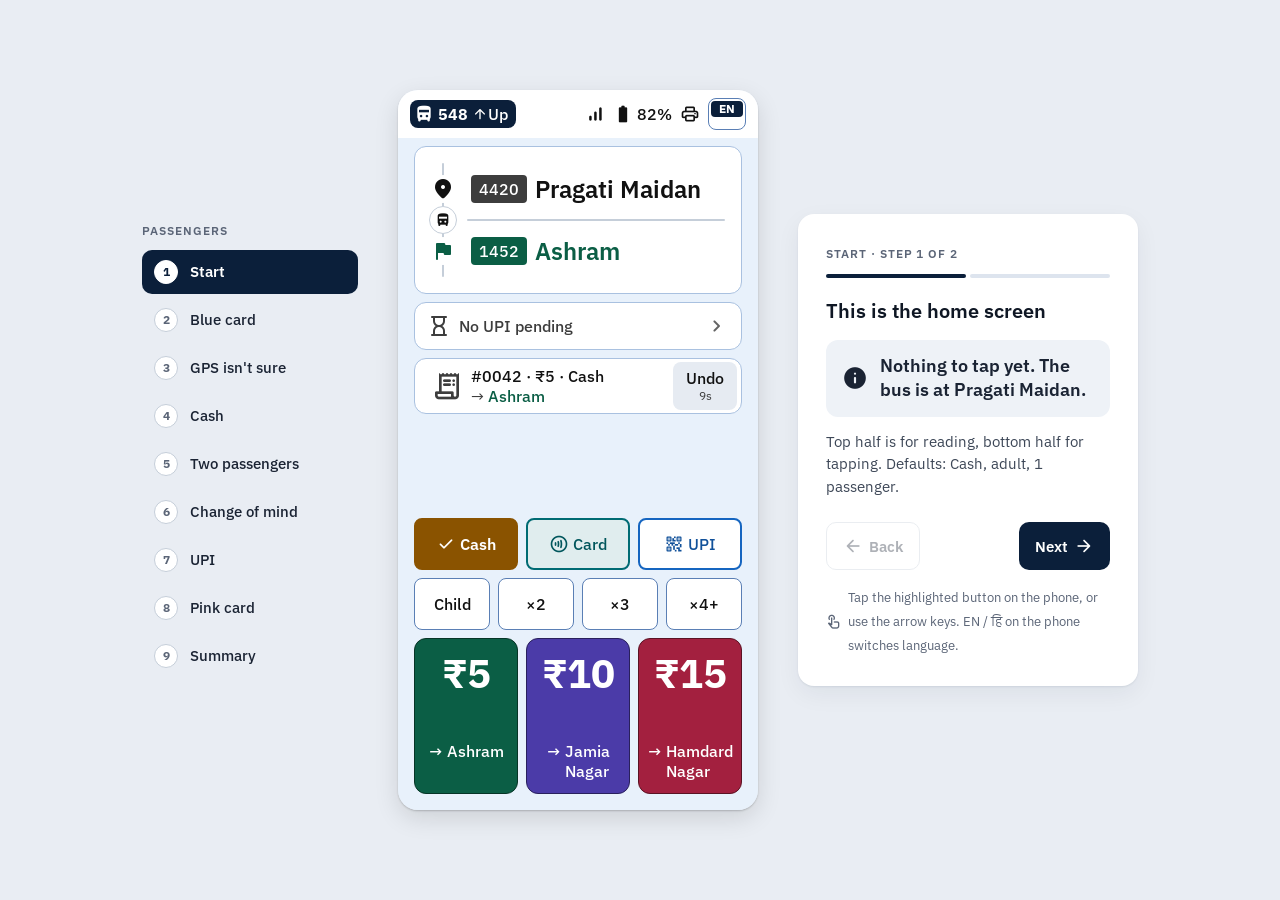
==== commit c2544ac9: "Simplify prototype viewer: passenger list, fit-to-screen phone, one-step panel Co-Authored-By: Claud" ====
--- a/prototype/flow.html
+++ b/prototype/flow.html
@@ -10,73 +10,77 @@
 <link href="https://fonts.googleapis.com/css2?family=Material+Symbols+Rounded:opsz,wght,FILL,GRAD@24,500,0..1,0&display=block" rel="stylesheet">
 <link rel="stylesheet" href="styles.css">
 <style>
-body { padding: 32px 24px 48px; }
-.stage { display: flex; gap: 40px; align-items: flex-start; justify-content: center; flex-wrap: wrap; }
-.phone { position: relative; }
+/* ---------- Viewer shell: passenger list · phone · one-step panel ---------- */
+body { padding: 0; min-height: 100vh; background: #E9EDF3; }
+.app { min-height: 100vh; display: grid; grid-template-columns: 216px auto 340px; gap: 40px; align-items: center; justify-content: center; padding: 24px; }
+.list h1, .panel .k { font-size: 12px; font-weight: 600; letter-spacing: .08em; text-transform: uppercase; color: #5B6577; margin: 0 0 12px; }
+.list ol { list-style: none; margin: 0; padding: 0; display: grid; gap: 4px; }
+.list button { width: 100%; min-height: 44px; display: flex; align-items: center; gap: 12px; padding: 8px 12px; border: 0; border-radius: 10px; background: transparent;
+  font: 500 15px 'IBM Plex Sans', 'IBM Plex Sans Devanagari'; color: #1A2333; text-align: left; cursor: pointer; }
+.list button:hover { background: #DDE4EE; }
+.list button .n { width: 24px; height: 24px; border-radius: 12px; flex-shrink: 0; display: flex; align-items: center; justify-content: center;
+  font-size: 12px; font-weight: 700; background: #fff; color: #5B6577; border: 1.5px solid #C5CED9; }
+.list button[aria-current="true"] { background: #0B1F3A; color: #fff; font-weight: 600; }
+.list button[aria-current="true"] .n { background: #fff; color: #0B1F3A; border-color: #fff; }
+.list button.done .n { background: #0B5E45; color: #fff; border-color: #0B5E45; }
+.list button:focus-visible, .panel button:focus-visible, .hot:focus-visible { outline: 3px solid #00B8D4; outline-offset: 2px; }
+
+.phonebox { position: relative; width: calc(360px * var(--s, 1)); height: calc(720px * var(--s, 1)); }
+.scaler { position: absolute; left: 0; top: 0; width: 360px; height: 720px; transform: scale(var(--s, 1)); transform-origin: top left; }
 .ring { position: absolute; border-radius: 10px; pointer-events: none; z-index: 20;
   box-shadow: 0 0 0 4px #FFC400, 0 0 0 9px rgba(255,196,0,.35); animation: pulse 1.2s ease-in-out infinite; }
 .ring.look { box-shadow: 0 0 0 4px #00B8D4, 0 0 0 9px rgba(0,184,212,.3); animation: none; }
-.finger { position: absolute; z-index: 21; pointer-events: none; font-size: 44px; color: #1A1820;
-  filter: drop-shadow(0 2px 3px rgba(255,255,255,.9)); }
+.finger { position: absolute; z-index: 21; pointer-events: none; font-size: 44px; color: #1A1820; filter: drop-shadow(0 2px 3px rgba(255,255,255,.9)); }
 @keyframes pulse { 50% { box-shadow: 0 0 0 4px #FFC400, 0 0 0 14px rgba(255,196,0,.15); } }
 @media (prefers-reduced-motion: reduce) { .ring { animation: none; } }
 .hot { cursor: pointer; }
+
+.panel { background: #fff; border-radius: 16px; padding: 28px; box-shadow: 0 1px 2px rgba(11,31,58,.08), 0 8px 24px rgba(11,31,58,.06); }
+.panel .k { margin-bottom: 8px; }
+.bars { display: flex; gap: 4px; margin-bottom: 20px; }
+.bars i { flex: 1; height: 4px; border-radius: 2px; background: #DDE4EE; }
+.bars i.on { background: #0B1F3A; }
+.panel h2 { font-size: 20px; line-height: 1.3; font-weight: 600; margin: 0 0 16px; color: #0F1724; }
+.do { display: flex; gap: 12px; align-items: center; padding: 14px 16px; border-radius: 12px; font-size: 18px; line-height: 1.35; font-weight: 600; background: #FFF3C4; color: #2A1E00; }
+.do.look { background: #DDF4F9; color: #003540; }
+.do.none { background: #EEF2F7; color: #1A2333; }
+.do .ms { font-size: 26px; flex-shrink: 0; }
+.why { font-size: 15px; line-height: 1.5; color: #3D4757; margin: 14px 0 0; }
+.why b { color: #0F1724; }
+.summary { width: 100%; border-collapse: collapse; margin-top: 4px; font-size: 15px; }
+.summary td { padding: 8px 0; border-bottom: 1px solid #E5EAF1; }
+.summary td:last-child { text-align: right; font-weight: 700; }
+.nav { display: flex; gap: 8px; margin-top: 24px; }
+.nav button { height: 48px; border-radius: 10px; font: 600 15px 'IBM Plex Sans', 'IBM Plex Sans Devanagari'; padding: 0 16px; cursor: pointer; display: flex; align-items: center; gap: 6px; }
+.nav .back { background: #fff; border: 1.5px solid #C5CED9; color: #1A2333; }
+.nav .next { background: #0B1F3A; border: 0; color: #fff; margin-left: auto; }
+.nav button:disabled { opacity: .35; cursor: default; }
+.nav .ms { font-size: 20px; }
+.tip { font-size: 13px; color: #5B6577; margin: 16px 0 0; display: flex; gap: 6px; align-items: center; }
+.tip .ms { font-size: 16px; }
+
+/* Narrow screens: list becomes a scrolling row, panel goes under the phone */
+@media (max-width: 1000px) {
+  .app { grid-template-columns: minmax(0, 1fr); justify-items: center; gap: 16px; padding: 16px; align-content: start; }
+  .list { width: 100%; min-width: 0; }
+  .list h1 { display: none; }
+  .list ol { display: flex; overflow-x: auto; gap: 6px; padding-bottom: 4px; }
+  .list button { white-space: nowrap; width: auto; background: #fff; }
+  .panel { width: 100%; max-width: 420px; padding: 20px; }
+}
+
 /* ?shot=1: screen only, for PNG export */
-body.shot { padding: 0; background: transparent; }
-body.shot .side { display: none; }
-body.shot .stage { display: block; }
+body.shot { background: transparent; min-height: 0; }
+body.shot .app { display: block; padding: 0; min-height: 0; }
+body.shot .list, body.shot .panel { display: none; }
 body.shot .device { border-radius: 0; box-shadow: none; }
-
-.side { width: 420px; max-width: 100%; }
-.card { background: #fff; border-radius: 16px; padding: 24px; box-shadow: 0 1px 2px rgba(0,0,0,.15); }
-.stepno { font-size: 14px; font-weight: 700; color: #5A5563; letter-spacing: .04em; text-transform: uppercase; }
-.card h2 { font-size: 26px; line-height: 1.2; margin: 6px 0 16px; }
-.do { display: flex; gap: 12px; align-items: center; padding: 14px 16px; border-radius: 12px; background: #FFF3C4; border: 2px solid #FFC400; font-size: 17px; font-weight: 700; }
-.do.look { background: #DDF7FB; border-color: #00B8D4; }
-.do.none { background: #EFEAF5; border-color: #C9C5CF; }
-.do .ms { font-size: 28px; }
-.why { font-size: 17px; line-height: 1.5; margin: 16px 0 0; color: #2E2A36; }
-.why b { color: #1A1820; }
-.taps { display: flex; gap: 16px; margin-top: 20px; padding-top: 16px; border-top: 1px solid #E2DEE7; }
-.taps div { font-size: 14px; color: #5A5563; }
-.taps strong { display: block; font-size: 28px; color: #1A1820; }
-.nav { display: flex; gap: 10px; margin-top: 20px; }
-.nav button { height: 52px; border-radius: 8px; font: 700 17px 'IBM Plex Sans', 'IBM Plex Sans Devanagari'; padding: 0 22px; cursor: pointer; display: flex; align-items: center; gap: 6px; }
-.nav .back { background: transparent; border: 2px solid #4A4552; color: #1A1820; }
-.nav .next { background: #2B1A66; border: 0; color: #fff; margin-left: auto; }
-.nav button:disabled { opacity: .35; cursor: default; }
-.nav button:focus-visible, .hot:focus-visible { outline: 3px solid #00B8D4; outline-offset: 3px; }
-.dots { display: flex; gap: 6px; margin-top: 16px; flex-wrap: wrap; }
-.dots i { width: 10px; height: 10px; border-radius: 5px; background: #C9C5CF; }
-.dots i.on { background: #2B1A66; width: 24px; }
-.summary { width: 100%; border-collapse: collapse; margin-top: 12px; font-size: 16px; }
-.summary td { padding: 8px 4px; border-bottom: 1px solid #E2DEE7; }
-.summary td:last-child { text-align: right; font-weight: 800; }
-.hint { font-size: 14px; color: #5A5563; margin-top: 14px; }
-.chapters { display: flex; flex-wrap: wrap; gap: 6px; margin-bottom: 16px; }
-.chapters button { height: 36px; padding: 0 12px; border-radius: 18px; border: 1.5px solid #C9D3E0; background: #fff; color: #1A1820;
-  font: 600 14px 'IBM Plex Sans', 'IBM Plex Sans Devanagari'; cursor: pointer; display: flex; align-items: center; gap: 6px; }
-.chapters button .ms { font-size: 18px; }
-.chapters button[aria-current="true"] { background: #0B1F3A; color: #fff; border-color: #0B1F3A; }
-.chapters button:focus-visible { outline: 3px solid #00B8D4; outline-offset: 2px; }
-.langbar { display: flex; align-items: center; gap: 8px; margin-bottom: 16px; font-size: 14px; font-weight: 700; color: #5A5563; }
-.langbar button { height: 36px; padding: 0 14px; border-radius: 8px; border: 2px solid #4A4552; background: #fff; font: 700 15px 'IBM Plex Sans', 'IBM Plex Sans Devanagari'; cursor: pointer; }
-.langbar button[aria-pressed="true"] { background: #111; color: #fff; border-color: #111; }
-.rules { margin: 10px 0 0; padding-left: 20px; }
-.rules li { margin-bottom: 6px; }
-.note { font-size: 15px; margin: 12px 0 0; color: #47434F; }
-.ticket { margin-top: 16px; background: #FFFEF8; border: 1px dashed #8A8494; border-radius: 4px; padding: 14px 16px; width: 260px;
-  font-family: ui-monospace, 'SF Mono', Menlo, monospace; font-size: 13px; color: #1A1820; box-shadow: 0 2px 6px rgba(0,0,0,.08); }
-.tk-h { text-align: center; font-weight: 700; border-bottom: 1px dashed #8A8494; padding-bottom: 8px; margin-bottom: 8px; }
-.tk-r { font-size: 15px; margin-bottom: 6px; }
-.tk-row { display: flex; justify-content: space-between; gap: 8px; }
-.tk-fare { font-size: 26px; font-weight: 800; text-align: center; margin: 6px 0; }
 </style>
 </head>
 <body>
-<div class="stage">
-  <div class="phone" id="phone"><div class="device" id="device"></div></div>
-  <div class="side"><div class="card" id="card"></div></div>
+<div class="app">
+  <nav class="list" aria-label="Passengers"><h1>Passengers</h1><ol id="list"></ol></nav>
+  <div class="phonebox" id="phonebox"><div class="scaler" id="scaler"><div class="device" id="device"></div></div></div>
+  <section class="panel" id="panel" aria-live="polite"></section>
 </div>
 
 <script src="components.js"></script>
@@ -293,93 +297,138 @@
       <tr><td>Change of mind (₹10, Cancel)</td><td>2</td></tr>
       <tr><td>Pink card (distance, stop)</td><td>2</td></tr>
     </table>
-    <p class="note">Brief scenario, 1 card + 2 cash adults: <b>6 taps</b> with a pink card, <b>7</b> with a blue card. That's more than the addendum's 4, because every passenger now needs a stop and blue cards need a fare.</p>`,
+    <p class="note" style="margin:12px 0 0">The brief's three passengers (1 card + 2 cash): <b>7 taps</b> with a blue card, <b>6</b> with a pink one, about 3 seconds of input. Every ticket records the exit stop DTC needs.</p>`,
     screen: () => S({ at: AT_BM, last: { no: 47, pay: t('pink'), route: trip('Bhairon Marg', 'Ashram'), from: 'Bhairon Marg', to: 'Ashram', fare: '₹0', secs: 12 } }), served: 6,
   },
 ];
 
 const device = document.getElementById('device');
-const phone = document.getElementById('phone');
-const card = document.getElementById('card');
-// Passenger chapters: jump straight to any passenger (1-based step ranges)
+const scaler = document.getElementById('scaler');
+const phonebox = document.getElementById('phonebox');
+const panel = document.getElementById('panel');
+const list = document.getElementById('list');
+
+// Passengers (1-based step ranges)
 const CHAPTERS = [
-  { name: 'Start', ic: 'home', from: 1, to: 2 },
-  { name: 'Blue card', ic: 'contactless', from: 3, to: 7 },
-  { name: 'GPS', ic: 'my_location', from: 8, to: 8 },
-  { name: 'Cash', ic: 'payments', from: 9, to: 11 },
-  { name: 'Cash × 2', ic: 'group', from: 12, to: 14 },
-  { name: 'Change of mind', ic: 'undo', from: 15, to: 17 },
-  { name: 'UPI', ic: 'qr_code_2', from: 18, to: 22 },
-  { name: 'Pink card', ic: 'woman', from: 23, to: 25 },
-  { name: 'Summary', ic: 'flag', from: 26, to: 26 },
+  { name: 'Start', from: 1, to: 2 },
+  { name: 'Blue card', from: 3, to: 7 },
+  { name: 'GPS isn\'t sure', from: 8, to: 8 },
+  { name: 'Cash', from: 9, to: 11 },
+  { name: 'Two passengers', from: 12, to: 14 },
+  { name: 'Change of mind', from: 15, to: 17 },
+  { name: 'UPI', from: 18, to: 22 },
+  { name: 'Pink card', from: 23, to: 25 },
+  { name: 'Summary', from: 26, to: 26 },
+];
+// One line of "why" per step; the case study holds the detail
+const SHORT = [
+  'Top half is for reading, bottom half for tapping. Defaults: Cash, adult, 1 passenger.',
+  'Each fare opens only its stops. The label shows the furthest stop that fare reaches.',
+  'A blue card holds money, so the device needs the fare and the stop before charging it.',
+  'Okhla is past Ashram but before Jamia Nagar, so it\'s ₹10.',
+  'Only the ₹10 stops appear, counted from the boarding stop.',
+  'The passenger taps their card. Cancel here charges nothing.',
+  '₹10 deducted, ticket printing. Closes by itself. 3 taps for a blue card.',
+  'GPS asks instead of guessing. Answer in the thumb zone, or it says yes after 4 s.',
+  'The bus moved, so the fare labels now count from Bhairon Marg.',
+  'There is no Confirm button: tapping the stop prints the ticket.',
+  'The exit stop shows in its fare colour. Undo works for about 15 s.',
+  'Two people, same stop. Options go on before the fare.',
+  'The fares show the total for two, so the conductor knows how much cash to take.',
+  'Most long riders go to the end, so the terminal comes first.',
+  'Every option reset after the last ticket.',
+  'Nothing is charged before the last tap, so cancelling is always safe.',
+  'Back to the defaults. Now start the UPI ticket.',
+  'Every fare now shows a UPI tag.',
+  'Tapping the stop opens the QR code instead of printing.',
+  'Move on as soon as the passenger has scanned. No waiting for the PIN.',
+  'The payment waits in this bar and turns red after 1:00.',
+  'Paid. The ticket prints on its own.',
+  'Pink cards are free, but DTC still needs the exit stop.',
+  'Same ₹5 list, marked Free.',
+  'Free ticket printing. 2 taps for a pink card.',
+  null,
 ];
 const PARAMS = new URLSearchParams(location.search);
 const SHOT = PARAMS.get('shot') === '1';
 if (PARAMS.get('lang') === 'hi') LANG = 'hi';
 if (SHOT) document.body.classList.add('shot');
-let i = Math.min(steps.length - 1, Math.max(0, parseInt(new URLSearchParams(location.search).get('step'), 10) - 1 || 0));
-
-function totalTaps(upTo) { return steps.slice(0, upTo).reduce((n, s) => n + (s.taps || 0), 0); }
+let i = Math.min(steps.length - 1, Math.max(0, parseInt(PARAMS.get('step'), 10) - 1 || 0));
+let scale = 1;
+
+const chapterOf = k => CHAPTERS.findIndex(c => k + 1 >= c.from && k + 1 <= c.to);
+
+// Fit the phone to the window so nothing runs off a laptop screen
+function fit() {
+  if (SHOT) { scale = 1; } else {
+    const narrow = window.innerWidth <= 1000;
+    scale = Math.min(1, (window.innerHeight - 48) / 720, narrow ? (window.innerWidth - 32) / 360 : 1);
+    scale = Math.max(scale, 0.6);
+  }
+  document.documentElement.style.setProperty('--s', scale);
+}
 
 function placeRing(sel, kind) {
   const el = device.querySelector(sel);
   if (!el) return null;
   const d = device.getBoundingClientRect(), r = el.getBoundingClientRect();
+  const x = (r.left - d.left) / scale, y = (r.top - d.top) / scale, w = r.width / scale, h = r.height / scale;
   const ring = document.createElement('div');
   ring.className = `ring ${kind === 'look' ? 'look' : ''}`;
-  Object.assign(ring.style, { left: `${r.left - d.left}px`, top: `${r.top - d.top}px`, width: `${r.width}px`, height: `${r.height}px` });
-  phone.appendChild(ring);
+  Object.assign(ring.style, { left: `${x}px`, top: `${y}px`, width: `${w}px`, height: `${h}px` });
+  scaler.appendChild(ring);
   if (kind === 'tap') {
     const f = document.createElement('span');
     f.className = 'ms fill finger'; f.textContent = 'touch_app'; f.setAttribute('aria-hidden', 'true');
-    Object.assign(f.style, { left: `${r.left - d.left + r.width - 30}px`, top: `${r.top - d.top + r.height - 30}px` });
-    phone.appendChild(f);
+    Object.assign(f.style, { left: `${x + w - 30}px`, top: `${y + h - 30}px` });
+    scaler.appendChild(f);
   }
   return el;
 }
 
 function render() {
+  fit();
   const s = steps[i];
-  phone.querySelectorAll('.ring, .finger').forEach(n => n.remove());
+  scaler.querySelectorAll('.ring, .finger').forEach(n => n.remove());
   device.innerHTML = s.screen();
-
-  if (SHOT) {
-    // no highlight in export mode
-  } else if (s.tap) {
-    const el = placeRing(s.tap, 'tap');
-    if (el) { el.classList.add('hot'); el.addEventListener('click', go.bind(null, 1)); el.focus({ preventScroll: true }); }
-  } else if (s.look) {
-    placeRing(s.look, 'look');
+  if (!SHOT) {
+    if (s.tap) {
+      const el = placeRing(s.tap, 'tap');
+      if (el) { el.classList.add('hot'); el.addEventListener('click', () => go(1)); }
+    } else if (s.look) placeRing(s.look, 'look');
+    const devLang = device.querySelector('[data-name="StatusBar/Language"]');
+    if (devLang) devLang.onclick = () => { LANG = LANG === 'en' ? 'hi' : 'en'; render(); };
   }
 
+  const ch = chapterOf(i), c = CHAPTERS[ch];
+  const pos = i + 1 - c.from, len = c.to - c.from + 1;
+  list.innerHTML = CHAPTERS.map((x, k) => `<li><button data-ch="${k}" aria-current="${k === ch}" class="${k < ch ? 'done' : ''}">
+    <span class="n">${k < ch ? '✓' : k + 1}</span>${x.name}</button></li>`).join('');
+  list.querySelectorAll('button').forEach(b => { b.onclick = () => { i = CHAPTERS[+b.dataset.ch].from - 1; render(); }; });
+  const cur = list.querySelector('[aria-current="true"]');
+  if (cur && window.innerWidth <= 1000) cur.scrollIntoView({ block: 'nearest', inline: 'center' });
+
   const [kind, ic, text] = s.act;
-  card.innerHTML = `
-    <nav class="chapters" aria-label="Jump to a passenger">${CHAPTERS.map((c, k) => `<button data-ch="${k}" aria-current="${i + 1 >= c.from && i + 1 <= c.to}"><span class="ms" aria-hidden="true">${c.ic}</span>${c.name}</button>`).join('')}</nav>
-    <div class="langbar">Device language
-      <button data-lang="en" aria-pressed="${LANG === 'en'}">English</button>
-      <button data-lang="hi" aria-pressed="${LANG === 'hi'}">हिन्दी</button></div>
-    <div class="stepno">Step ${i + 1} of ${steps.length}</div>
+  const last = i === steps.length - 1;
+  const endOfChapter = i + 1 === c.to && !last;
+  panel.innerHTML = `
+    <div class="k">${c.name}${len > 1 ? ` · step ${pos + 1} of ${len}` : ''}</div>
+    <div class="bars">${Array.from({ length: len }, (_, k) => `<i class="${k <= pos ? 'on' : ''}"></i>`).join('')}</div>
     <h2>${s.title}</h2>
-    <div class="do ${kind}"><span class="ms fill" aria-hidden="true">${ic}</span>${text}</div>
-    <div class="why">${s.why}</div>
-    <div class="taps"><div><strong>${totalTaps(i)}</strong>conductor taps so far</div><div><strong>${s.served}</strong>passengers served</div></div>
+    ${last ? '' : `<div class="do ${kind}"><span class="ms fill" aria-hidden="true">${ic}</span>${text}</div>`}
+    <div class="why">${SHORT[i] ?? s.why}</div>
     <div class="nav">
       <button class="back" ${i === 0 ? 'disabled' : ''}><span class="ms" aria-hidden="true">arrow_back</span>Back</button>
-      <button class="next">${i === steps.length - 1 ? 'Restart' : s.tap ? 'Skip' : 'Next'}<span class="ms" aria-hidden="true">${i === steps.length - 1 ? 'replay' : 'arrow_forward'}</span></button>
+      <button class="next">${last ? 'Start again' : endOfChapter ? 'Next passenger' : 'Next'}<span class="ms" aria-hidden="true">${last ? 'replay' : 'arrow_forward'}</span></button>
     </div>
-    <div class="dots">${steps.map((_, k) => `<i class="${k === i ? 'on' : ''}"></i>`).join('')}</div>
-    <p class="hint">${s.tap ? 'Tap the highlighted button on the device, or use the arrow keys.' : 'Use Next or the arrow keys.'}</p>`;
-  card.querySelectorAll('[data-ch]').forEach(b => { b.onclick = () => { i = CHAPTERS[+b.dataset.ch].from - 1; render(); }; });
-  card.querySelectorAll('[data-lang]').forEach(b => { b.onclick = () => { LANG = b.dataset.lang; render(); }; });
-  const devLang = device.querySelector('[data-name="StatusBar/Language"]');
-  if (devLang && !SHOT) devLang.onclick = () => { LANG = LANG === 'en' ? 'hi' : 'en'; render(); };
-  card.querySelector('.back').onclick = () => go(-1);
-  card.querySelector('.next').onclick = () => (i === steps.length - 1 ? (i = 0, render()) : go(1));
+    ${i === 0 ? '<p class="tip"><span class="ms" aria-hidden="true">touch_app</span>Tap the highlighted button on the phone, or use the arrow keys. EN / हि on the phone switches language.</p>' : ''}`;
+  panel.querySelector('.back').onclick = () => go(-1);
+  panel.querySelector('.next').onclick = () => (last ? (i = 0, render()) : go(1));
 }
-
 
 function go(dir) { i = Math.max(0, Math.min(steps.length - 1, i + dir)); render(); }
 document.addEventListener('keydown', e => { if (e.key === 'ArrowRight') go(1); if (e.key === 'ArrowLeft') go(-1); });
+window.addEventListener('resize', () => render());
 document.fonts.ready.then(render);
 render();
 </script>
